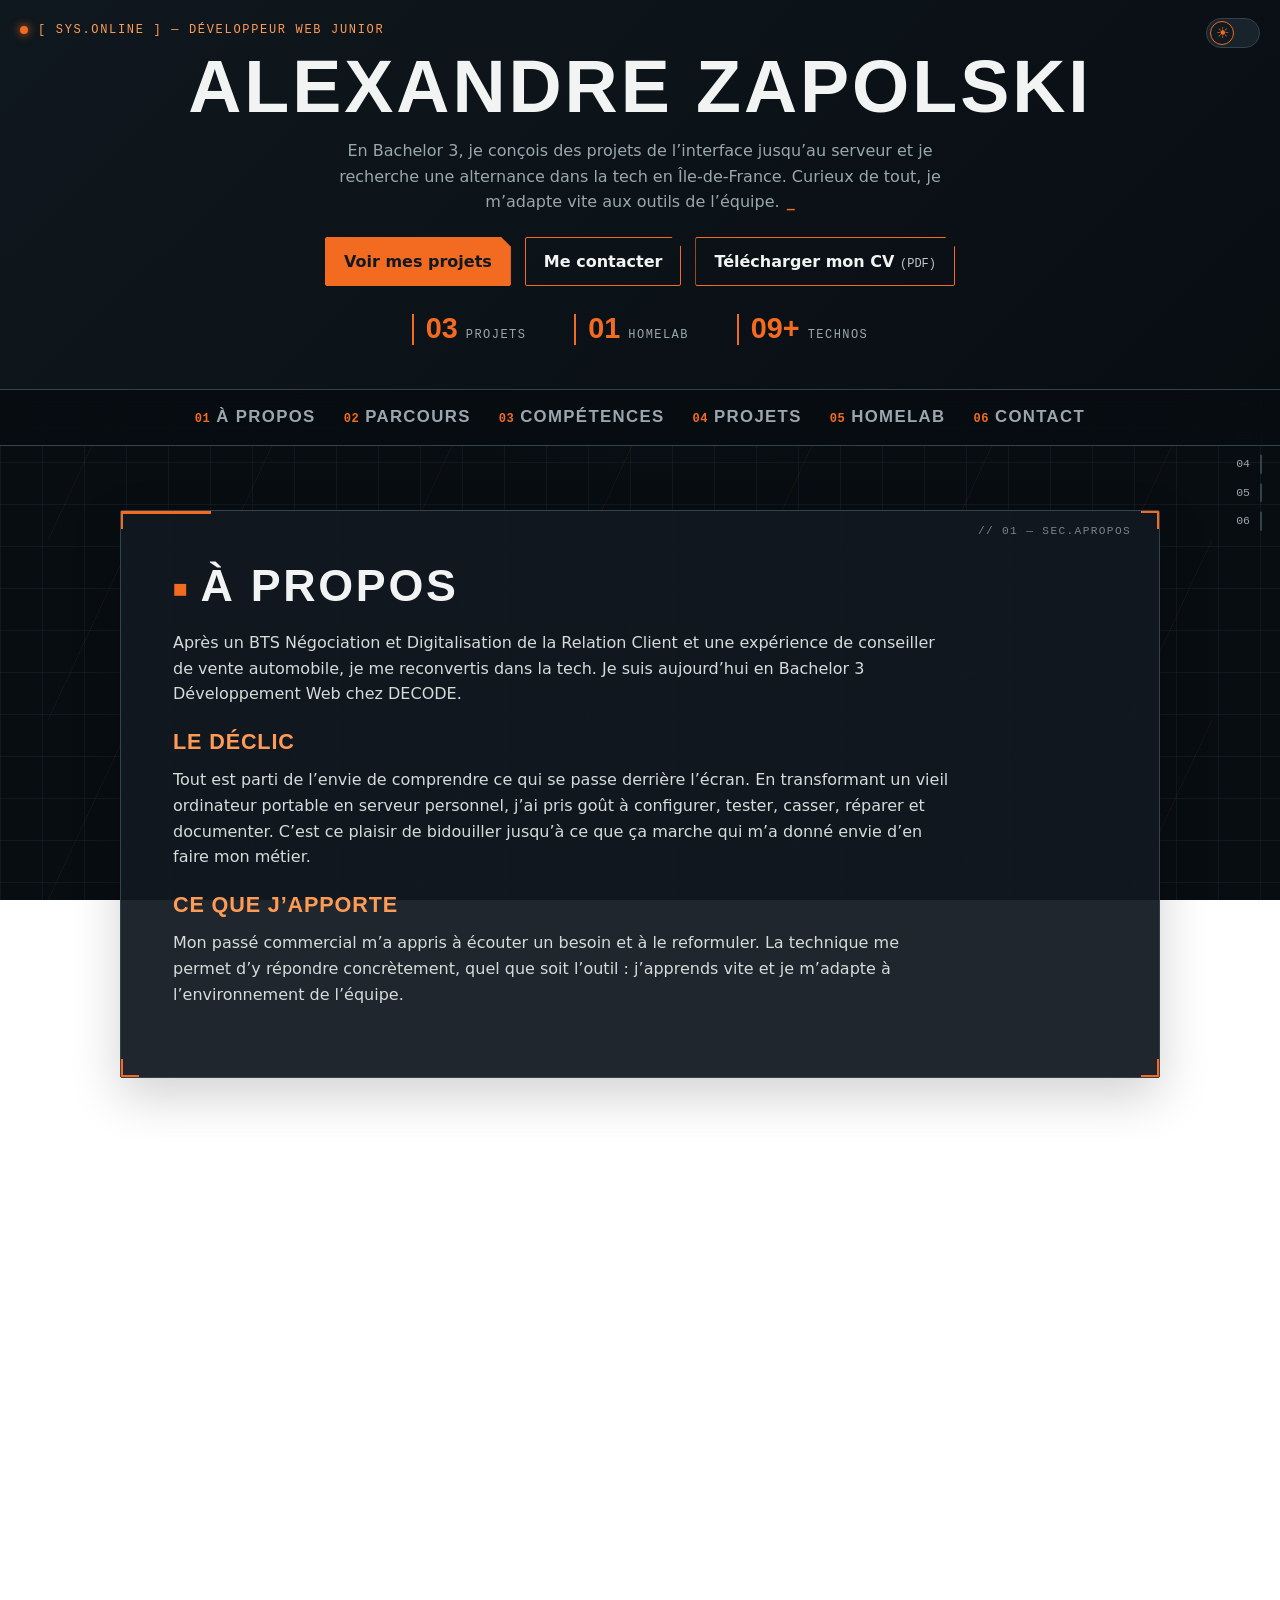
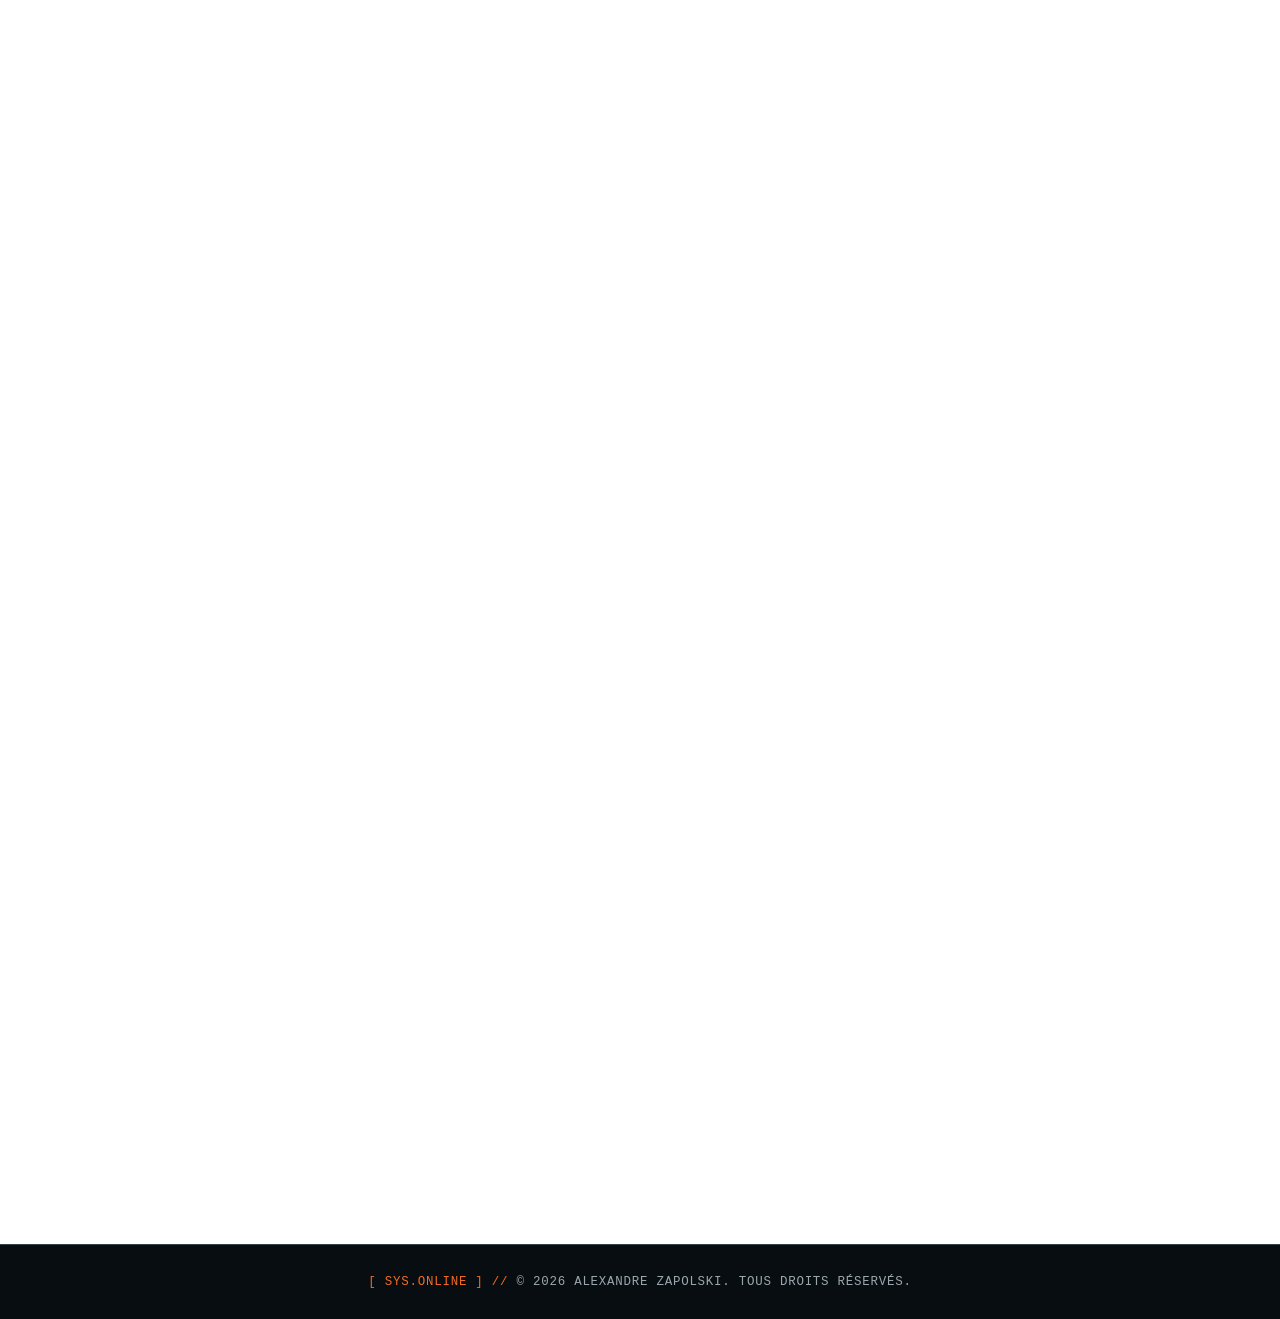
==== index.html @ 247e63c0 "perf: load theme-init before stylesheets" ====
<!doctype html>
<html lang="fr">
  <head>
    <meta charset="UTF-8" />
    <meta name="viewport" content="width=device-width, initial-scale=1.0" />
    <title>Alexandre Zapolski | Développeur web junior</title>
    <meta
      name="description"
      content="Alexandre Zapolski, en Bachelor 3 Développement Web, recherche une alternance dans la tech en Île-de-France. Découvrez ses projets, son parcours et son homelab."
    />
    <meta name="theme-color" content="#080d12" />
    <meta name="referrer" content="strict-origin-when-cross-origin" />
    <meta
      http-equiv="Content-Security-Policy"
      content="default-src 'self'; base-uri 'self'; form-action 'self' https://api.web3forms.com; object-src 'none'; script-src 'self'; style-src 'self' https://fonts.googleapis.com; font-src 'self' https://fonts.gstatic.com; img-src 'self'; connect-src 'self' https://api.web3forms.com"
    />
    <meta property="og:type" content="website" />
    <meta
      property="og:title"
      content="Alexandre Zapolski | Développeur web junior"
    />
    <meta
      property="og:description"
      content="En Bachelor 3 Développement Web, Alexandre Zapolski recherche une alternance dans la tech en Île-de-France."
    />
    <meta
      property="og:image"
      content="https://skorpiozzz.github.io/Portfolio/assets/portfolio-preview.png"
    />
    <meta property="og:url" content="https://skorpiozzz.github.io/Portfolio/" />
    <script src="theme-init.js"></script>
    <link rel="icon" type="image/png" href="AZ.png" />
    <link rel="preconnect" href="https://fonts.googleapis.com" />
    <link rel="preconnect" href="https://fonts.gstatic.com" crossorigin />
    <link
      rel="stylesheet"
      href="https://fonts.googleapis.com/css2?family=Barlow+Condensed:wght@500;600;700&family=Inter:wght@400;500;600;700&family=JetBrains+Mono:wght@400;500;600&display=swap"
    />

    <link rel="stylesheet" href="style.css" />
    <script src="script.js" defer></script>
  </head>

  <body>
    <a class="skip_link" href="#contenu">Aller au contenu</a>
    <header>
      <button
        class="theme_toggle"
        type="button"
        aria-pressed="false"
        aria-label="Activer le thème clair"
        title="Activer le thème clair"
      ></button>
      <p class="hud_status" aria-hidden="true">
        [ SYS.ONLINE ] — Développeur web junior
      </p>
      <h1>Alexandre Zapolski</h1>
      <p>
        En Bachelor 3, je conçois des projets de l’interface jusqu’au serveur et
        je recherche une alternance dans la tech en Île-de-France. Curieux de
        tout, je m’adapte vite aux outils de l’équipe.
      </p>
      <div class="hero_actions">
        <a class="primary_button" href="#projets">Voir mes projets</a>
        <a class="secondary_button" href="#contact">Me contacter</a>
        <a
          class="secondary_button"
          href="assets/CV-Alexandre-Zapolski.pdf"
          download
          >Télécharger mon CV <span class="file_meta">(PDF)</span></a
        >
      </div>
      <ul class="hud_stats">
        <li>
          <strong data-count="3" aria-hidden="true">03</strong>
          <span><span class="visually_hidden">3 </span>Projets</span>
        </li>
        <li>
          <strong data-count="1" aria-hidden="true">01</strong>
          <span><span class="visually_hidden">1 </span>Homelab</span>
        </li>
        <li>
          <strong data-count="10" data-suffix="+" aria-hidden="true"
            >10+</strong
          >
          <span><span class="visually_hidden">Plus de 10 </span>Technos</span>
        </li>
      </ul>
    </header>

    <nav class="nav_bar" aria-label="Menu de navigation">
      <ul>
        <li><a href="#apropos">À propos</a></li>
        <li><a href="#parcours">Parcours</a></li>
        <li><a href="#apprentissage">Compétences</a></li>
        <li><a href="#projets">Projets</a></li>
        <li><a href="#homelab">Homelab</a></li>
        <li><a href="#contact">Contact</a></li>
      </ul>
    </nav>

    <main id="contenu" tabindex="-1">
      <section id="apropos">
        <h2>À propos</h2>
        <p>
          Après un BTS Négociation et Digitalisation de la Relation Client et
          une expérience de conseiller de vente automobile, je me reconvertis
          dans la tech. Je suis aujourd’hui en Bachelor 3 Développement Web chez
          DECODE.
        </p>

        <h3>Le déclic</h3>
        <p>
          Tout est parti de l’envie de comprendre ce qui se passe derrière
          l’écran. En transformant un vieil ordinateur portable en serveur
          personnel, j’ai pris goût à configurer, tester, casser, réparer et
          documenter. C’est ce plaisir de bidouiller jusqu’à ce que ça marche
          qui m’a donné envie d’en faire mon métier.
        </p>

        <h3>Ce que j’apporte</h3>
        <p>
          Mon passé commercial m’a appris à écouter un besoin et à le
          reformuler. La technique me permet d’y répondre concrètement, quel que
          soit l’outil : j’apprends vite et je m’adapte à l’environnement de
          l’équipe.
        </p>
      </section>

      <section id="parcours">
        <h2>Mon parcours</h2>
        <h3>2026-2027 : Bachelor 3 Développement Web — DECODE (en cours)</h3>
        <ul>
          <li>
            Développement front-end et back-end, algorithmique, bases de données
            et administration Linux.
          </li>
          <li>
            Découverte de Docker, Symfony et Vue.js, de la sécurité web, du
            développement collaboratif et de l’intelligence artificielle.
          </li>
          <li>
            Projets pratiques pour appliquer les connaissances acquises pendant
            l’année.
          </li>
        </ul>
        <h3>2025-2026 : Conseiller de vente automobile — Peugeot</h3>
        <ul>
          <li>
            Accompagnement des clients particuliers et professionnels dans leurs
            projets automobiles.
          </li>
          <li>
            Analyse des besoins, présentation de solutions adaptées et suivi
            commercial.
          </li>
          <li>
            Traduire un besoin client en solution adaptée : la même démarche que
            l’analyse d’un besoin fonctionnel.
          </li>
        </ul>
        <h3>
          2023-2025 : BTS Négociation et Digitalisation de la Relation Client
          (NDRC) — CFA ISCIO, en alternance chez Hyundai
        </h3>
        <ul>
          <li>
            Techniques de vente, relation client et digitalisation des activités
            commerciales.
          </li>
          <li>
            Expérience en entreprise chez Hyundai : prospection, analyse des
            besoins et suivi client.
          </li>
          <li>
            Premier contact avec le web à travers WordPress et PrestaShop.
          </li>
        </ul>
      </section>

      <section id="apprentissage">
        <h2>Compétences</h2>
        <ul class="skills">
          <li>
            <h3>Front-end</h3>
            <p class="project_tech">
              <span>HTML</span> <span>CSS</span> <span>JavaScript</span>
              <span>React</span>
            </p>
          </li>
          <li>
            <h3>Back-end</h3>
            <p class="project_tech">
              <span>PHP</span> <span>Node.js</span> <span>Express</span>
            </p>
          </li>
          <li>
            <h3>Bases de données</h3>
            <p class="project_tech">
              <span>MySQL</span> <span>PostgreSQL</span>
            </p>
          </li>
          <li>
            <h3>Système &amp; déploiement</h3>
            <p class="project_tech">
              <span>Linux (Debian)</span> <span>Docker</span>
              <span>Docker Compose</span> <span>SSH</span>
            </p>
          </li>
          <li>
            <h3>Outils</h3>
            <p class="project_tech">
              <span>Git</span> <span>GitHub</span> <span>VS Code</span>
            </p>
          </li>
          <li class="skills_learning">
            <h3>En cours d’apprentissage</h3>
            <p class="project_tech"><span>Symfony</span> <span>Vue.js</span></p>
          </li>
          <li class="skills_soft">
            <h3>Savoir-être</h3>
            <p class="project_tech">
              <span>Écoute du besoin client</span> <span>Communication</span>
              <span>Négociation</span> <span>Organisation</span>
            </p>
          </li>
        </ul>
        <h3>Objectifs</h3>
        <p>
          En Bachelor 3 Développement Web, je recherche une
          <strong>alternance</strong> (1 semaine à l’école / 3 semaines en
          entreprise) dès que possible, en Île-de-France.
        </p>
        <p>
          Je suis ouvert à <strong>tous les postes de la tech</strong> :
          développement, systèmes, support, outils internes et à toutes les
          technologies. J’apprends vite et j’aime comprendre comment les choses
          fonctionnent.
        </p>
        <a class="secondary_button" href="#contact">Me contacter</a>
      </section>

      <section id="projets">
        <h2>Projets</h2>
        <ul class="projets">
          <li>
            <img
              src="assets/projets/nexa.webp"
              alt="Aperçu du tableau de bord Nexa"
              width="720"
              height="350"
              loading="lazy"
            />
            <h3>Nexa</h3>
            <p>
              Une application web de gestion de projets permettant d’organiser
              les tâches, de suivre leur avancement et de gérer les membres
              d’une équipe avec un système de rôles et de permissions.
            </p>
            <p class="project_learned">
              Concevoir une application complète : gestion des droits, base de
              données et mise en ligne.
            </p>
            <p class="project_tech">
              <span>React</span> <span>Node.js</span> <span>Express</span>
              <span>PostgreSQL</span> <span>Docker</span>
            </p>
            <div class="project_links">
              <a
                href="https://dashboard-nexa.onrender.com/"
                target="_blank"
                rel="noopener noreferrer"
                >Voir le site</a
              >
              <a
                href="https://github.com/SkorpioZzZ/dashboard-nexa"
                target="_blank"
                rel="noopener noreferrer"
                >Voir le code</a
              >
            </div>
          </li>

          <li>
            <img
              src="assets/projets/math-covering.webp"
              alt="Aperçu du site Math Covering"
              width="720"
              height="326"
              loading="lazy"
            />
            <h3>Math Covering</h3>
            <p>
              Un site vitrine de démonstration pour une activité de covering et
              de detailing automobile.
            </p>
            <p class="project_learned">
              Concevoir un site lisible sur mobile comme sur ordinateur et le
              mettre en ligne.
            </p>
            <p class="project_tech">
              <span>HTML</span> <span>CSS</span> <span>JavaScript</span>
            </p>
            <div class="project_links">
              <a
                href="https://skorpiozzz.github.io/Math_Cov/"
                target="_blank"
                rel="noopener noreferrer"
                >Voir le site</a
              >
              <a
                href="https://github.com/SkorpioZzZ/Math_Cov"
                target="_blank"
                rel="noopener noreferrer"
                >Voir le code</a
              >
            </div>
          </li>

          <li>
            <img
              src="assets/projets/a-table.webp"
              alt="Aperçu de l’application À table"
              width="526"
              height="667"
              loading="lazy"
            />
            <h3>À table</h3>
            <p>
              Une application de recettes permettant de trouver une idée de
              repas grâce à une roulette, de filtrer les recettes et de gérer
              ses recettes personnelles.
            </p>
            <p class="project_learned">
              Penser une application autour d’un usage quotidien : trouver vite
              une idée de repas.
            </p>
            <p class="project_tech">
              <span>HTML</span> <span>CSS</span> <span>JavaScript</span>
            </p>
            <div class="project_links">
              <a
                href="https://skorpiozzz.github.io/A-table/"
                target="_blank"
                rel="noopener noreferrer"
                >Voir le site</a
              >
              <a
                href="https://github.com/SkorpioZzZ/A-table"
                target="_blank"
                rel="noopener noreferrer"
                >Voir le code</a
              >
            </div>
          </li>
        </ul>
      </section>

      <section id="homelab">
        <h2>Homelab</h2>
        <p>
          Mon homelab est un serveur personnel basé sur un ancien Dell Latitude
          E5510 sous Debian GNU/Linux 13. Je l’ai mis en place pour expérimenter
          l’administration système Linux, l’auto-hébergement de services, la
          conteneurisation et l’intelligence artificielle locale.
        </p>
        <div class="homelab_actions">
          <a
            class="primary_button"
            href="https://github.com/SkorpioZzZ/homelab-infrastructure"
            target="_blank"
            rel="noopener noreferrer"
            >Voir le projet sur GitHub</a
          >
        </div>
        <figure class="homelab_schema">
          <img
            src="assets/homelab-schema.svg"
            alt="Schéma de l’architecture du homelab : un ThinkPad d’administration accède au serveur Dell sous Debian 13 par tunnel SSH et par le réseau local, avec Docker, Open WebUI, Ollama et Portainer."
            width="760"
            height="270"
            loading="lazy"
          />
          <figcaption>
            Architecture du homelab : accès par tunnel SSH et réseau local.
          </figcaption>
        </figure>
        <ul class="projets">
          <li>
            <img
              class="photo_materiel"
              src="assets/homelab-dell.jpg"
              alt="Le Dell Latitude E5510 du homelab, allumé sur l’écran de connexion Debian 13"
              width="800"
              height="600"
              loading="lazy"
            />
            <h3>Matériel</h3>
            <p>Un ancien ordinateur portable recyclé en serveur personnel.</p>
            <p class="project_tech">
              <span>Dell Latitude E5510</span> <span>Intel Core i5 M 560</span>
              <span>4 Go RAM</span> <span>SSD 250 Go</span>
            </p>
          </li>
          <li>
            <h3>Système et services</h3>
            <p>
              Des services conteneurisés que j’héberge et supervise moi-même :
              une IA qui tourne en local, une interface d’administration et un
              partage de fichiers sur le réseau.
            </p>
            <p class="project_tech">
              <span>Debian 13</span> <span>Linux</span> <span>Docker</span>
              <span>Docker Compose</span> <span>Open WebUI</span>
              <span>Ollama</span> <span>Portainer CE</span> <span>Samba</span>
            </p>
          </li>
          <li>
            <h3>Ce que j’y apprends</h3>
            <p>
              Administrer un serveur à distance de façon sécurisée,
              diagnostiquer ce qui ne marche pas et documenter chaque étape.
            </p>
            <p class="project_tech">
              <span>Administration système</span> <span>Linux</span>
              <span>SSH</span> <span>Docker</span> <span>Réseau</span>
              <span>Pare-feu UFW</span> <span>IA locale</span>
              <span>Dépannage</span>
              <span>Documentation technique</span>
            </p>
          </li>
        </ul>
      </section>

      <section id="contact">
        <h2>Contact</h2>
        <p>
          Une alternance, un projet ou une question sur mon parcours ?
          Écrivez-moi via le formulaire ou retrouvez-moi sur LinkedIn et GitHub.
        </p>

        <form
          class="contact_form"
          action="https://api.web3forms.com/submit"
          method="POST"
        >
          <input
            type="hidden"
            name="access_key"
            value="65ddaa1f-b4f3-42bf-a58d-a4510def24a2"
          />
          <input
            type="checkbox"
            name="botcheck"
            hidden
            tabindex="-1"
            autocomplete="off"
          />

          <div class="terminal_bar" aria-hidden="true">
            <span class="terminal_dots"
              ><span></span><span></span><span></span
            ></span>
            <span class="terminal_title">alexandre@portfolio: ~/contact</span>
          </div>
          <p class="terminal_line" aria-hidden="true">
            <span class="terminal_prompt">$</span> ./nouveau-message.sh
          </p>

          <div>
            <label for="nom">Nom</label>
            <input
              type="text"
              id="nom"
              name="name"
              autocomplete="name"
              maxlength="100"
              required
            />
          </div>

          <div>
            <label for="email">E-mail</label>
            <input
              type="email"
              id="email"
              name="email"
              autocomplete="email"
              maxlength="254"
              required
            />
          </div>

          <div class="form_subject">
            <label for="sujet">Sujet</label>
            <input
              type="text"
              id="sujet"
              name="subject"
              maxlength="150"
              required
            />
          </div>

          <div class="form_message">
            <label for="message">Message</label>
            <textarea
              id="message"
              name="message"
              rows="6"
              maxlength="5000"
              required
            ></textarea>
          </div>

          <button type="submit">Transmettre le message</button>
          <p class="form_status" role="status" aria-live="polite" hidden></p>
        </form>

        <div class="contact_links">
          <a
            href="https://www.linkedin.com/in/alexandre-zapolski-58743b172/"
            target="_blank"
            rel="noopener noreferrer"
            >LinkedIn</a
          >
          <a
            href="https://github.com/SkorpioZzZ"
            target="_blank"
            rel="noopener noreferrer"
            >GitHub</a
          >
          <a href="assets/CV-Alexandre-Zapolski.pdf" download
            >Mon CV <span class="file_meta">(PDF)</span></a
          >
        </div>
      </section>
    </main>

    <footer>
      <p>© 2026 Alexandre Zapolski. Tous droits réservés.</p>
    </footer>
  </body>
</html>
---- style.css ----
:root {
  --font-mono: "JetBrains Mono", ui-monospace, monospace;
  --background: #080d12;
  --surface: rgba(17, 25, 32, 0.94);
  --surface-light: #18232b;
  --text: #f1f4f2;
  --muted: #9aa8ad;
  --accent: #f26b21;
  --accent-light: #ff9b55;
  --border: #33434a;
  --grid: rgba(143, 169, 175, 0.07);
  --on-accent: #111820;
  --text-body: #d5dcda;
  --danger-text: #ff8a8a;
  --form-bg: rgb(8 13 18 / 45%);
}

[data-theme="light"] {
  --background: #f3f5f4;
  --surface: rgb(255 255 255 / 92%);
  --surface-light: #e8eeec;
  --text: #172126;
  --muted: #53656b;
  --accent: #c95010;
  --accent-light: #a53f0b;
  --border: #b7c5c5;
  --grid: rgba(54, 78, 84, 0.1);
  --on-accent: #ffffff;
  --text-body: #32474d;
  --danger-text: #b42318;
  --form-bg: rgb(255 255 255 / 70%);
}

section.reveal {
  opacity: 0;
  clip-path: inset(-60px -60px calc(100% - 2px) -60px);
  transition:
    opacity 0.4s ease,
    clip-path 0.9s cubic-bezier(0.65, 0, 0.35, 1);
}

section.reveal.is-visible {
  opacity: 1;
  clip-path: inset(-60px);
}

* {
  box-sizing: border-box;
}

.visually_hidden {
  position: absolute;
  width: 1px;
  height: 1px;
  overflow: hidden;
  clip: rect(0 0 0 0);
  white-space: nowrap;
}

.skip_link {
  position: fixed;
  z-index: 20;
  top: 12px;
  left: 12px;
  padding: 10px 14px;
  color: var(--on-accent);
  background: var(--accent);
  font-family: var(--font-mono);
  font-size: 0.85rem;
  font-weight: 600;
  text-decoration: none;
  transform: translateY(-200%);
}

.skip_link:focus {
  transform: none;
}

main:focus {
  outline: none;
}

.back_to_top {
  position: fixed;
  right: 20px;
  bottom: 20px;
  z-index: 9;
  padding: 10px 14px;
  color: var(--on-accent);
  border: 1px solid var(--accent);
  border-radius: 2px;
  background: var(--accent);
  cursor: pointer;
  font: inherit;
  font-family: var(--font-mono);
  font-size: 0.85rem;
  font-weight: 600;
  letter-spacing: 0.08em;
  opacity: 0;
  pointer-events: none;
  transform: translateY(10px);
  transition:
    opacity 0.2s ease,
    transform 0.2s ease,
    background 0.2s ease;
}

.back_to_top.is-visible {
  opacity: 1;
  pointer-events: auto;
  transform: translateY(0);
}

.back_to_top:hover {
  background: var(--accent-light);
}

html {
  scroll-behavior: smooth;
}

body {
  min-width: 320px;
  margin: 0;
  color: var(--text);
  background:
    linear-gradient(var(--grid) 1px, transparent 1px),
    linear-gradient(90deg, var(--grid) 1px, transparent 1px),
    radial-gradient(circle at 50% -20%, #24353c 0, var(--background) 52%);
  background-size:
    42px 42px,
    42px 42px,
    auto;
  background-attachment: fixed;
  font-family: "Inter", system-ui, sans-serif;
  line-height: 1.6;
}

[data-theme="light"] body {
  background:
    linear-gradient(var(--grid) 1px, transparent 1px),
    linear-gradient(90deg, var(--grid) 1px, transparent 1px),
    radial-gradient(circle at 50% -20%, #ffffff 0, var(--background) 52%);
  background-size:
    42px 42px,
    42px 42px,
    auto;
  background-attachment: fixed;
}

body::before {
  position: fixed;
  z-index: -1;
  inset: 0;
  background: linear-gradient(
    115deg,
    transparent 49.8%,
    rgb(242 107 33 / 12%) 50%,
    transparent 50.2%
  );
  background-size: 180px 180px;
  content: "";
  pointer-events: none;
}

header {
  position: relative;
  z-index: 9;
  overflow: hidden;
  padding: 52px 20px 44px;
  text-align: center;
  border-bottom: 1px solid var(--border);
  background: linear-gradient(135deg, rgb(15 24 30), rgb(8 13 18));
}

[data-theme="light"] header {
  background: linear-gradient(
    135deg,
    rgb(255 255 255),
    rgb(231 238 236)
  );
}

header h1 {
  position: relative;
  z-index: 1;
  margin: 0;
  color: var(--text);
  font-family: "Barlow Condensed", sans-serif;
  font-size: clamp(2.6rem, 7vw, 4.6rem);
  font-weight: 700;
  letter-spacing: 0.04em;
  line-height: 0.95;
  text-transform: uppercase;
}

header p {
  position: relative;
  z-index: 1;
  max-width: 650px;
  margin: 16px auto 0;
  color: var(--muted);
  font-size: 1rem;
}

.hero_actions {
  position: relative;
  z-index: 1;
  display: flex;
  justify-content: center;
  gap: 14px;
  flex-wrap: wrap;
  margin-top: 22px;
}

header .hud_status {
  position: absolute;
  top: 22px;
  left: 20px;
  display: flex;
  align-items: center;
  gap: 10px;
  max-width: calc(100% - 110px);
  margin: 0;
  text-align: left;
  line-height: 1.4;
  color: var(--accent-light);
  font-family: var(--font-mono);
  font-size: 0.75rem;
  letter-spacing: 0.14em;
  text-transform: uppercase;
}

.hud_status::before {
  flex-shrink: 0;
  width: 8px;
  height: 8px;
  border-radius: 50%;
  background: var(--accent);
  box-shadow: 0 0 8px var(--accent);
  content: "";
}

header h1 + p::after {
  margin-left: 2px;
  color: var(--accent);
  content: "_";
  content: "_" / "";
  font-weight: 700;
}

.hud_stats {
  position: relative;
  z-index: 1;
  display: flex;
  justify-content: center;
  gap: clamp(18px, 5vw, 48px);
  flex-wrap: wrap;
  margin: 28px 0 0;
  padding: 0;
  list-style: none;
}

.hud_stats li {
  display: flex;
  align-items: baseline;
  gap: 8px;
  padding-left: 12px;
  border-left: 2px solid var(--accent);
}

.hud_stats strong {
  color: var(--accent);
  font-family: "Barlow Condensed", sans-serif;
  font-size: 1.8rem;
  font-weight: 700;
  line-height: 1;
}

.hud_stats span {
  color: var(--muted);
  font-family: var(--font-mono);
  font-size: 0.75rem;
  letter-spacing: 0.12em;
  text-transform: uppercase;
}

.primary_button,
.secondary_button,
.contact_links a {
  display: inline-block;
  padding: 11px 18px;
  border: 1px solid var(--accent);
  border-radius: 2px;
  font-weight: 700;
  text-decoration: none;
  transition: 0.2s ease;
}

.primary_button,
.contact_links a {
  color: var(--on-accent);
  background: var(--accent);
}

.secondary_button {
  color: var(--text);
  background: transparent;
}

.primary_button:hover,
.contact_links a:hover {
  border-color: var(--accent-light);
  background: var(--accent-light);
}

.file_meta {
  font-family: var(--font-mono);
  font-size: 0.75em;
  font-weight: 500;
  opacity: 0.8;
}

.secondary_button:hover {
  color: var(--on-accent);
  background: var(--accent);
}

.primary_button,
.secondary_button,
.contact_links a,
.contact_form button,
.back_to_top {
  clip-path: polygon(
    0 0,
    calc(100% - 10px) 0,
    100% 10px,
    100% 100%,
    0 100%
  );
}

.primary_button:focus-visible,
.secondary_button:focus-visible,
.contact_links a:focus-visible,
.contact_form button:focus-visible,
.back_to_top:focus-visible {
  clip-path: none;
}

.primary_button,
.secondary_button,
.contact_links a,
.contact_form button {
  position: relative;
  overflow: hidden;
}

.primary_button::after,
.secondary_button::after,
.contact_links a::after,
.contact_form button::after {
  position: absolute;
  inset: 0;
  background: linear-gradient(
    110deg,
    transparent 30%,
    rgb(255 255 255 / 35%) 50%,
    transparent 70%
  );
  content: "";
  pointer-events: none;
  transform: translateX(-120%);
  transition: transform 0.5s ease;
}

.primary_button:hover::after,
.secondary_button:hover::after,
.contact_links a:hover::after,
.contact_form button:hover::after {
  transform: translateX(120%);
}

.nav_bar {
  position: sticky;
  z-index: 10;
  top: 0;
  padding: 0 20px;
  border-bottom: 1px solid var(--border);
  background: rgb(8 13 18 / 92%);
  backdrop-filter: blur(14px);
}

[data-theme="light"] .nav_bar {
  background: rgb(243 245 244 / 92%);
}

.nav_bar ul {
  display: flex;
  justify-content: center;
  gap: 28px;
  max-width: 1100px;
  margin: 0 auto;
  padding: 14px 0;
  list-style: none;
  flex-wrap: wrap;
  counter-reset: nav;
}

.nav_bar li {
  counter-increment: nav;
}

.nav_bar::after {
  position: absolute;
  bottom: -1px;
  left: 0;
  width: 100%;
  height: 2px;
  background: var(--accent);
  content: "";
  transform: scaleX(var(--scroll-progress, 0));
  transform-origin: left;
}

.nav_bar a {
  padding-bottom: 3px;
  border-bottom: 2px solid transparent;
  color: var(--muted);
  font-family: "Barlow Condensed", sans-serif;
  font-size: 1.05rem;
  font-weight: 600;
  letter-spacing: 0.08em;
  text-decoration: none;
  text-transform: uppercase;
  transition:
    color 0.2s ease,
    border-color 0.2s ease;
}

.nav_bar a::before {
  margin-right: 6px;
  color: var(--accent);
  content: counter(nav, decimal-leading-zero);
  content: counter(nav, decimal-leading-zero) / "";
  font-family: var(--font-mono);
  font-size: 0.72em;
  letter-spacing: 0.04em;
}

.nav_bar a:hover {
  color: var(--accent-light);
}

.nav_bar a.active {
  border-bottom-color: var(--accent);
  color: var(--accent);
}

.theme_toggle {
  position: absolute;
  top: 18px;
  right: 20px;
  display: inline-flex;
  align-items: center;
  justify-content: flex-start;
  width: 54px;
  height: 30px;
  padding: 3px;
  color: var(--text);
  border: 1px solid var(--border);
  border-radius: 999px;
  background: var(--surface-light);
  cursor: pointer;
  transition:
    border-color 0.2s ease,
    background 0.2s ease,
    box-shadow 0.2s ease,
    transform 0.2s ease;
}

.theme_toggle::before {
  position: absolute;
  left: 3px;
  display: grid;
  width: 22px;
  height: 22px;
  place-items: center;
  color: var(--accent);
  border: 1px solid var(--accent);
  border-radius: 50%;
  background: var(--surface);
  content: "☀";
  font-size: 0.95rem;
  line-height: 1;
  transition:
    left 0.25s ease,
    color 0.25s ease,
    background 0.25s ease;
}

.theme_toggle[aria-pressed="true"]::before {
  left: calc(100% - 25px);
  content: "☾";
}

.theme_toggle:hover {
  border-color: var(--accent);
  box-shadow: 0 4px 14px rgb(0 0 0 / 18%);
  transform: translateY(-1px);
}

.theme_toggle:active {
  transform: translateY(0);
}

main {
  max-width: 1080px;
  margin: 0 auto;
  padding: 64px 20px;
}

section {
  position: relative;
  margin-bottom: 42px;
  padding: clamp(28px, 5vw, 52px);
  overflow: hidden;
  border: 1px solid var(--border);
  border-radius: 2px;
  background-color: var(--surface);
  box-shadow: 0 18px 50px rgb(0 0 0 / 18%);
  scroll-margin-top: 80px;
  --bracket-color: var(--accent);
  --bracket-size: 18px;
}

section,
.projets li,
.skills li {
  background-image:
    linear-gradient(var(--bracket-color), var(--bracket-color)),
    linear-gradient(var(--bracket-color), var(--bracket-color)),
    linear-gradient(var(--bracket-color), var(--bracket-color)),
    linear-gradient(var(--bracket-color), var(--bracket-color)),
    linear-gradient(var(--bracket-color), var(--bracket-color)),
    linear-gradient(var(--bracket-color), var(--bracket-color)),
    linear-gradient(var(--bracket-color), var(--bracket-color)),
    linear-gradient(var(--bracket-color), var(--bracket-color));
  background-position:
    top left,
    top left,
    top right,
    top right,
    bottom left,
    bottom left,
    bottom right,
    bottom right;
  background-repeat: no-repeat;
  background-size:
    var(--bracket-size) 2px,
    2px var(--bracket-size),
    var(--bracket-size) 2px,
    2px var(--bracket-size),
    var(--bracket-size) 2px,
    2px var(--bracket-size),
    var(--bracket-size) 2px,
    2px var(--bracket-size);
}

section::before {
  position: absolute;
  top: 0;
  left: 0;
  width: 90px;
  height: 3px;
  background: var(--accent);
  content: "";
}

main {
  counter-reset: section;
}

main > section {
  counter-increment: section;
}

section::after {
  position: absolute;
  right: 28px;
  top: 12px;
  color: var(--muted);
  content: "//";
  font-family: var(--font-mono);
  font-size: 0.7rem;
  letter-spacing: 0.12em;
  opacity: 0.75;
  text-transform: uppercase;
}

[data-theme="light"] section::after {
  opacity: 1;
}

main > section::after {
  content: "// " counter(section, decimal-leading-zero) " — SEC." attr(id);
  content: "// " counter(section, decimal-leading-zero) " — SEC." attr(id) /
    "";
}

section h2 {
  margin: 0 0 22px;
  color: var(--text);
  font-family: "Barlow Condensed", sans-serif;
  font-size: clamp(2rem, 4vw, 2.8rem);
  font-weight: 600;
  letter-spacing: 0.06em;
  line-height: 1;
  text-transform: uppercase;
}

section h2::before {
  margin-right: 10px;
  color: var(--accent);
  content: "■";
  font-size: 0.55em;
  vertical-align: middle;
}

section h3 {
  margin: 18px 0 8px;
  color: var(--accent-light);
  font-family: "Barlow Condensed", sans-serif;
  font-size: 1.35rem;
  letter-spacing: 0.04em;
  text-transform: uppercase;
}

section p {
  max-width: 780px;
  color: var(--text-body);
  margin: 0 0 18px;
}

.contact_form {
  --term-pad: clamp(18px, 3vw, 28px);
  --term-bg: #0b1116;
  --term-bar: #18232b;
  --term-border: #33434a;
  --term-text: #f1f4f2;
  --term-muted: #9aa8ad;
  --term-accent: #ff9b55;
  --term-danger: #ff8a8a;

  display: grid;
  grid-template-columns: repeat(2, minmax(0, 1fr));
  gap: 18px 24px;
  max-width: 780px;
  margin: 28px auto 0;
  padding: 0 var(--term-pad) var(--term-pad);
  overflow: hidden;
  color: var(--term-text);
  border: 1px solid var(--term-border);
  border-radius: 6px;
  background: var(--term-bg);
  box-shadow: 0 18px 40px rgb(0 0 0 / 30%);
  font-family: var(--font-mono);
}

.contact_form .terminal_bar {
  display: flex;
  align-items: center;
  gap: 14px;
  grid-column: 1 / -1;
  margin: 0 calc(var(--term-pad) * -1);
  padding: 10px 16px;
  border-bottom: 1px solid var(--term-border);
  background: var(--term-bar);
}

.terminal_dots {
  display: flex;
  gap: 7px;
}

.terminal_dots span {
  width: 11px;
  height: 11px;
  border-radius: 50%;
  background: var(--term-border);
}

.terminal_dots span:first-child {
  background: var(--accent);
}

.terminal_title {
  flex: 1;
  color: var(--term-muted);
  font-size: 0.75rem;
  letter-spacing: 0.04em;
  text-align: center;
}

.contact_form .terminal_line {
  grid-column: 1 / -1;
  max-width: none;
  margin: 4px 0 0;
  color: var(--term-muted);
  font-size: 0.82rem;
  text-align: left;
}

.terminal_line .terminal_prompt {
  color: var(--term-accent);
}

#contact {
  text-align: center;
}

#contact > p {
  margin-inline: auto;
}

.contact_form .form_error {
  grid-column: 1 / -1;
  margin: 0;
  color: var(--danger-text);
  text-align: left;
}

.contact_form div {
  display: grid;
  gap: 7px;
  text-align: left;
}

.contact_form .form_message {
  grid-column: 1 / -1;
}

.contact_form .form_subject {
  grid-column: 1 / -1;
}

.contact_form .form_trap {
  position: absolute;
  width: 1px;
  height: 1px;
  overflow: hidden;
  clip: rect(0 0 0 0);
  white-space: nowrap;
}

.contact_form label {
  color: var(--term-accent);
  font-size: 0.8rem;
  font-weight: 600;
  letter-spacing: 0.08em;
  text-transform: uppercase;
}

.contact_form label::before {
  color: var(--term-muted);
  content: "> ";
  content: "> " / "";
}

.contact_form input,
.contact_form textarea {
  width: 100%;
  padding: 8px 4px;
  color: var(--term-text);
  border: 0;
  border-bottom: 1px dashed var(--term-border);
  border-radius: 0;
  outline: 0;
  background: transparent;
  caret-color: var(--accent);
  font: inherit;
  font-size: 0.92rem;
  transition:
    border-color 0.2s ease,
    background-color 0.2s ease;
}

.contact_form textarea {
  min-height: 140px;
  padding: 10px 12px;
  border: 1px dashed var(--term-border);
  resize: vertical;
}

.contact_form input:focus,
.contact_form textarea:focus {
  border-color: var(--accent);
  border-style: solid;
  background-color: rgb(242 107 33 / 6%);
}

.contact_form input::placeholder,
.contact_form textarea::placeholder {
  color: var(--term-muted);
}

.contact_form input[aria-invalid="true"],
.contact_form textarea[aria-invalid="true"] {
  border-color: #e05252;
}

.field_error {
  margin: 0;
  color: var(--danger-text);
  font-size: 0.85rem;
}

.contact_form .field_error {
  color: var(--term-danger);
  font-size: 0.78rem;
}

.contact_form .field_error::before {
  content: "[ERR] ";
  content: "[ERR] " / "";
}

.contact_form button {
  grid-column: 1 / -1;
  justify-self: start;
  padding: 11px 18px;
  color: var(--on-accent);
  border: 1px solid var(--accent);
  border-radius: 2px;
  background: var(--accent);
  cursor: pointer;
  font: inherit;
  font-size: 0.85rem;
  font-weight: 700;
  letter-spacing: 0.04em;
  text-transform: uppercase;
  transition: 0.2s ease;
}

.contact_form button:hover {
  border-color: var(--accent-light);
  background: var(--accent-light);
}

.contact_form button::before {
  content: "> ";
  content: "> " / "";
  font-family: var(--font-mono);
}

.contact_form button:disabled {
  cursor: wait;
  opacity: 0.7;
}

.form_status {
  grid-column: 1 / -1;
  margin: 0;
  padding: 13px 16px;
  border: 1px solid var(--border);
  color: var(--text);
  background: var(--surface-light);
  font-family: var(--font-mono);
  font-size: 0.85rem;
  text-align: center;
}

.form_status.success {
  border-color: var(--accent);
  color: var(--accent-light);
}

.form_status.error {
  border-color: #e05252;
  color: var(--danger-text);
}

.contact_form .form_status {
  color: var(--term-text);
  border-color: var(--term-border);
  border-style: dashed;
  background: transparent;
  text-align: left;
}

.contact_form .form_status.success {
  border-color: var(--accent);
  color: var(--term-accent);
}

.contact_form .form_status.error {
  border-color: #e05252;
  color: var(--term-danger);
}

.form_result {
  min-height: 100vh;
  display: grid;
  place-items: center;
  max-width: 1080px;
  margin: 0 auto;
  padding: 32px 20px;
}

.form_result section {
  width: min(100%, 680px);
  margin: 0;
}

section ul {
  padding-left: 20px;
  color: var(--text-body);
}

section li {
  margin-bottom: 9px;
}

section ul:not(.projets, .skills) {
  list-style: none;
}

section ul:not(.projets, .skills) li {
  position: relative;
}

section ul:not(.projets, .skills) li::before {
  position: absolute;
  left: -18px;
  color: var(--accent);
  content: "▸";
  content: "▸" / "";
}

#parcours h3,
#parcours ul {
  position: relative;
  margin: 0;
  border-left: 1px solid color-mix(in srgb, var(--accent) 45%, transparent);
}

#parcours h3 {
  padding: 18px 0 8px 28px;
}

#parcours h3:first-of-type {
  padding-top: 0;
  border-left-color: transparent;
  background: linear-gradient(
      color-mix(in srgb, var(--accent) 45%, transparent),
      color-mix(in srgb, var(--accent) 45%, transparent)
    )
    left 0 top 0.8em / 1px 100% no-repeat border-box;
}

#parcours ul {
  padding: 0 0 8px 46px;
}

#parcours h3::before {
  position: absolute;
  top: calc(18px + 0.8em - 6px);
  left: -6.5px;
  box-sizing: border-box;
  width: 12px;
  height: 12px;
  border: 2px solid var(--accent);
  background: var(--surface-light);
  content: "";
  transform: rotate(45deg);
}

#parcours h3:first-of-type::before {
  top: calc(0.8em - 6px);
  background: var(--accent);
}

.projets {
  display: grid;
  grid-template-columns: repeat(auto-fit, minmax(220px, 1fr));
  gap: 20px;
  padding: 0;
  list-style: none;
}

.projets li {
  width: auto;
  padding: 16px;
  color: var(--text);
  border: 1px solid var(--border);
  border-radius: 2px;
  background-color: var(--surface-light);
  transition:
    transform 0.2s ease,
    border-color 0.2s ease,
    background-size 0.2s ease;
  --bracket-color: var(--muted);
  --bracket-size: 12px;
}

.projets li:hover,
.projets li.is-hovered,
.skills li:hover {
  border-color: var(--accent);
  transform: translateY(-5px);
  --bracket-color: var(--accent);
  --bracket-size: 22px;
}

.projets img {
  width: 100%;
  height: 150px;
  margin-bottom: 12px;
  border-radius: 1px;
  object-fit: cover;
}

.projets p {
  color: var(--muted);
  font-size: 0.92rem;
}

.project_tech {
  color: var(--accent-light) !important;
  font-family: var(--font-mono);
  font-size: 0.72rem !important;
  letter-spacing: 0.04em;
  text-transform: uppercase;
  display: flex;
  flex-wrap: wrap;
  gap: 6px;
}

.project_tech span {
  padding: 2px 7px;
  border: 1px solid var(--border);
  border-radius: 2px;
  background: var(--form-bg);
  line-height: 1.5;
}

.skills {
  display: grid;
  grid-template-columns: repeat(auto-fit, minmax(220px, 1fr));
  gap: 16px;
  margin: 0 0 32px;
  padding: 0;
  list-style: none;
}

.skills li {
  margin: 0;
  padding: 14px 16px;
  border: 1px solid var(--border);
  border-radius: 2px;
  background-color: var(--surface-light);
  transition:
    transform 0.2s ease,
    border-color 0.2s ease,
    background-size 0.2s ease;
  --bracket-color: var(--muted);
  --bracket-size: 10px;
}

.skills h3 {
  margin: 0 0 10px;
  color: var(--accent-light);
  font-family: var(--font-mono);
  font-size: 0.78rem;
  font-weight: 600;
  letter-spacing: 0.1em;
}

.skills .project_tech {
  margin: 0;
}

.skills_learning .project_tech span {
  border-style: dashed;
  border-color: var(--accent);
}

#apprentissage strong {
  color: var(--accent-light);
}

.project_links {
  display: flex;
  gap: 12px;
  flex-wrap: wrap;
}

.projets a {
  color: var(--accent-light);
  font-weight: 700;
}

.project_links a {
  font-family: var(--font-mono);
  font-size: 0.78rem;
  letter-spacing: 0.06em;
  text-decoration: none;
  text-transform: uppercase;
}

.project_links a::before {
  content: "> ";
  content: "> " / "";
}

.project_links a::after {
  display: inline-block;
  margin-left: 4px;
  content: "→";
  content: "→" / "";
  transition: transform 0.2s ease;
}

.project_links a:hover::after,
.project_links a:focus-visible::after {
  transform: translateX(4px);
}

.project_links a:hover {
  text-decoration: underline;
  text-underline-offset: 4px;
}

.contact_links {
  display: flex;
  justify-content: center;
  gap: 12px;
  flex-wrap: wrap;
}

#contact .contact_links {
  margin-top: 28px;
}

.projets p.project_learned {
  color: var(--text-body);
  font-size: 0.88rem;
}

.project_learned::before {
  color: var(--accent);
  content: "> ";
  content: "> " / "";
  font-family: var(--font-mono);
}

a:focus-visible {
  outline: 2px solid var(--accent-light);
  outline-offset: 4px;
}

button:focus-visible {
  outline: 2px solid var(--accent-light);
  outline-offset: 4px;
}

footer {
  padding: 28px 20px;
  color: var(--muted);
  text-align: center;
  border-top: 1px solid var(--border);
  background: #080d12;
}

[data-theme="light"] footer {
  background: #e8eeec;
}

footer p {
  margin: 0;
  font-family: var(--font-mono);
  font-size: 0.78rem;
  letter-spacing: 0.06em;
  text-transform: uppercase;
}

footer p::before {
  color: var(--accent);
  content: "[ SYS.ONLINE ] // ";
  content: "[ SYS.ONLINE ] // " / "";
}

::selection {
  color: var(--on-accent);
  background: var(--accent);
}

html {
  scrollbar-color: var(--accent) var(--background);
  scrollbar-width: thin;
}

@media (prefers-reduced-motion: no-preference) {
  section h2::before,
  .hud_status::before {
    animation: status_pulse 2.4s ease-in-out infinite;
  }

  header h1 + p::after {
    animation: cursor_blink 1s steps(1) infinite;
  }
}

.section_rail {
  position: fixed;
  z-index: 8;
  top: 50%;
  right: 18px;
  display: none;
  flex-direction: column;
  gap: 10px;
  transform: translateY(-50%);
}

.section_rail a {
  padding-right: 10px;
  border-right: 2px solid var(--border);
  color: var(--muted);
  font-family: var(--font-mono);
  font-size: 0.72rem;
  text-align: right;
  text-decoration: none;
  transition:
    color 0.2s ease,
    border-color 0.2s ease;
}

.section_rail a:hover,
.section_rail a.active {
  border-right-color: var(--accent);
  color: var(--accent);
}

@media (min-width: 1240px) {
  .section_rail {
    display: flex;
  }
}

@media (prefers-reduced-motion: no-preference) {
  header h1 {
    animation: glitch 0.7s steps(1) 0.2s 1;
  }
}

@keyframes glitch {
  0%,
  100% {
    text-shadow: none;
    transform: none;
  }

  15% {
    text-shadow:
      -3px 0 var(--accent),
      3px 0 #4fb3a9;
    transform: translateX(2px);
  }

  30% {
    text-shadow:
      3px 0 var(--accent),
      -3px 0 #4fb3a9;
    transform: translateX(-2px);
  }

  45% {
    text-shadow: none;
    transform: none;
  }

  60% {
    text-shadow: -2px 0 var(--accent);
    transform: translateX(1px);
  }
}

@keyframes cursor_blink {
  50% {
    opacity: 0;
  }
}

@keyframes status_pulse {
  50% {
    opacity: 0.35;
  }
}

@media (max-width: 600px) {
  header {
    padding: 76px 16px 36px;
  }

  .nav_bar ul {
    justify-content: center;
    gap: 12px 18px;
  }

  main {
    padding: 32px 16px;
  }

  section {
    margin-bottom: 24px;
  }

  .contact_form {
    grid-template-columns: 1fr;
  }

  .contact_form .form_message {
    grid-column: auto;
  }

  header .hud_status {
    top: 20px;
    left: 16px;
    font-size: 0.62rem;
    letter-spacing: 0.08em;
  }

  main > section::after {
    right: 18px;
    content: "// " counter(section, decimal-leading-zero);
    content: "// " counter(section, decimal-leading-zero) / "";
  }
}

@media (max-width: 900px) {
  .nav_bar {
    display: block;
    padding: 0 16px 12px;
  }

  .nav_bar ul {
    width: 100%;
    justify-content: center;
    padding: 14px 0 8px;
  }
}

@media (prefers-reduced-motion: reduce) {
  html {
    scroll-behavior: auto;
  }

  *,
  *::before,
  *::after {
    transition-duration: 0.01ms !important;
  }

  section.reveal {
    opacity: 1;
    clip-path: none;
  }
}

.homelab_actions {
  margin: 0 0 28px;
}

.homelab_schema {
  margin: 0 0 24px;
}

.homelab_schema img {
  display: block;
  width: 100%;
  height: auto;
  border-radius: 2px;
}

.homelab_schema figcaption {
  margin-top: 8px;
  color: var(--muted);
  font-family: var(--font-mono);
  font-size: 0.78rem;
  text-align: center;
}

#homelab > p {
  max-width: none;
}

.projets img.photo_materiel {
  height: auto;
  aspect-ratio: 4 / 3;
}
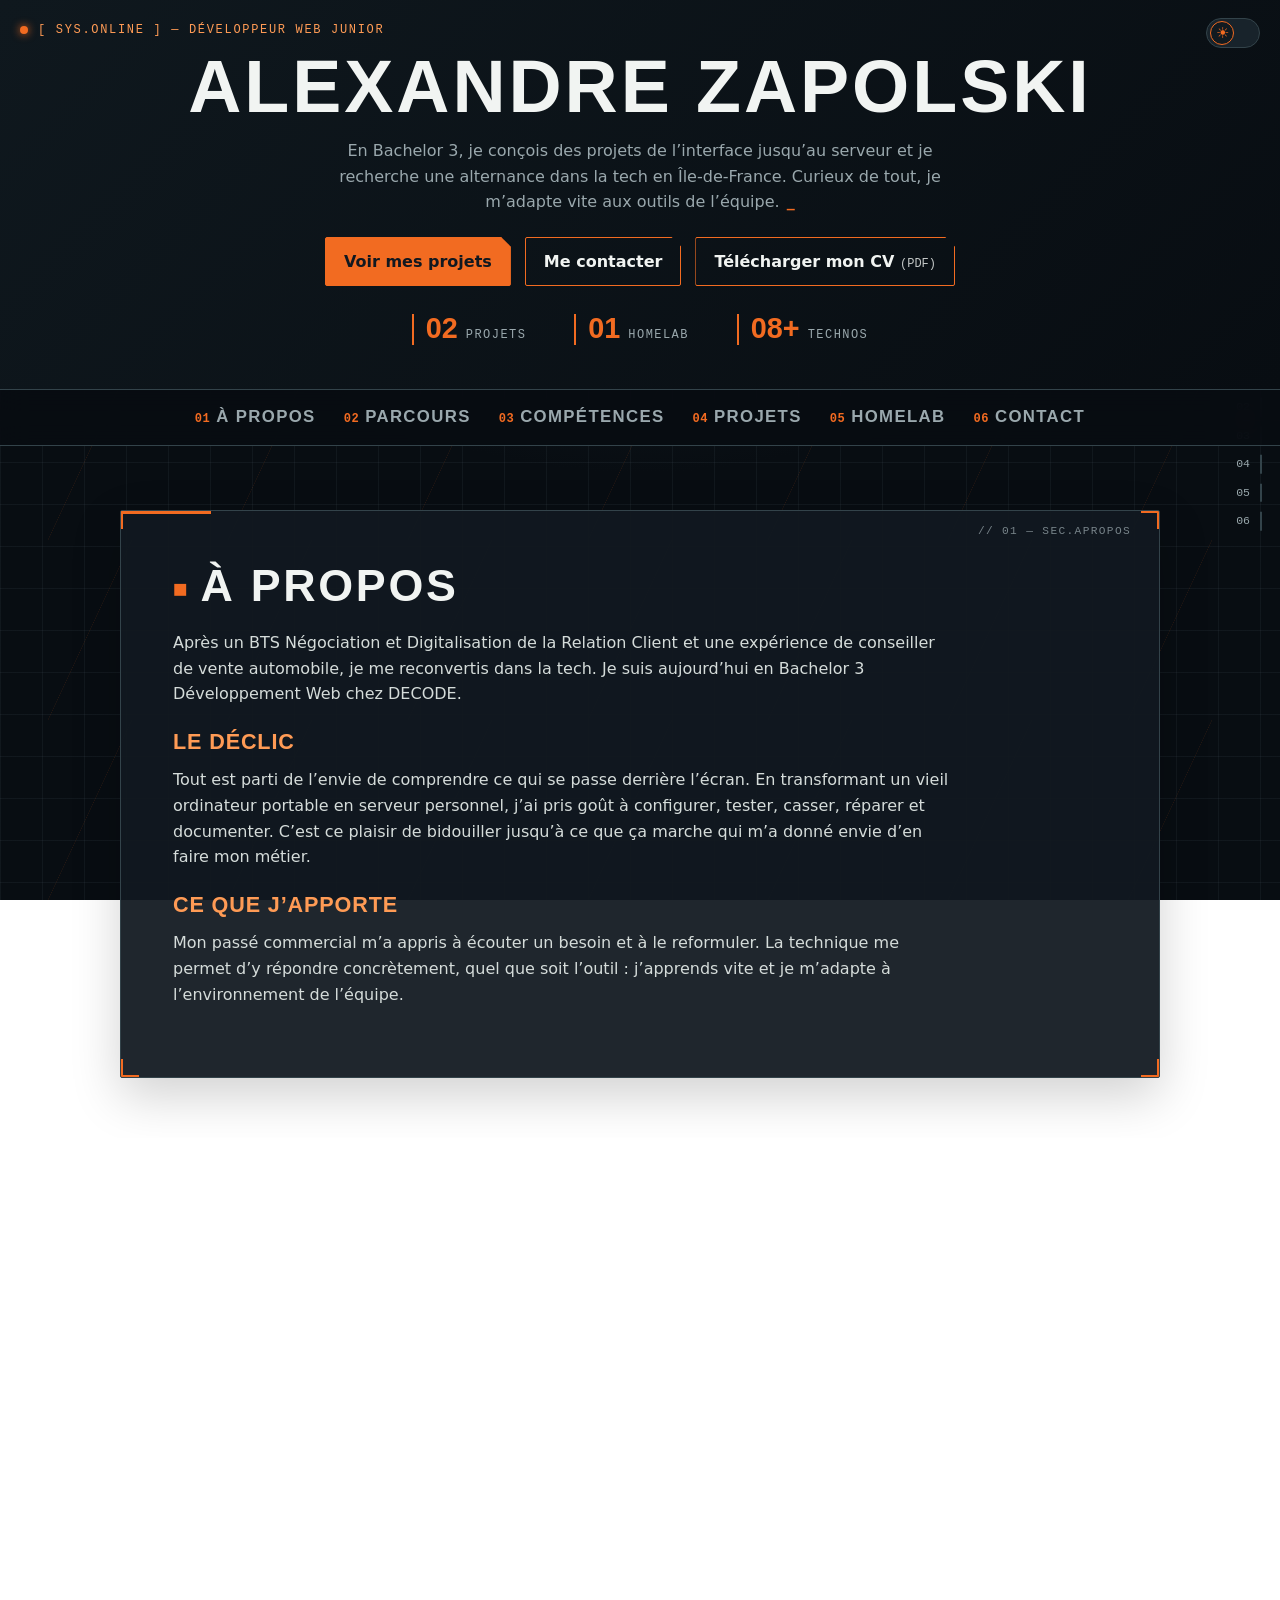
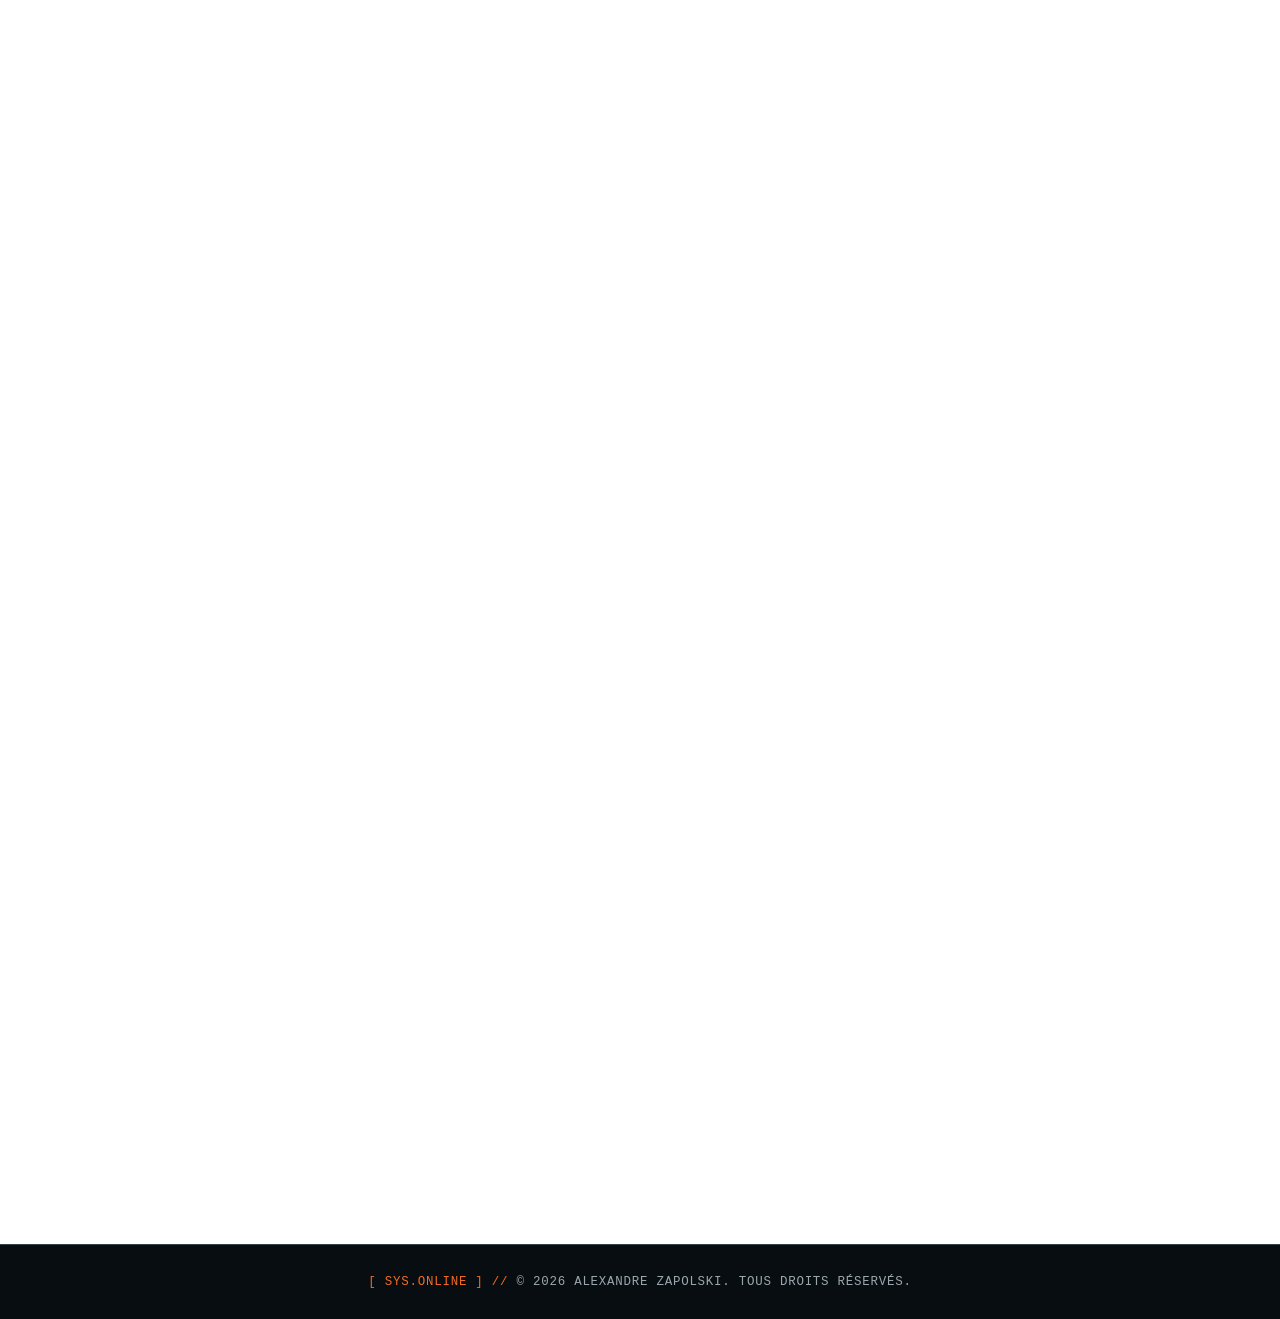
==== commit 970a5f5c: "feat: add mailto link to contact links Add a visible E-mail link to .contact_links, before LinkedIn," ====
--- a/index.html
+++ b/index.html
@@ -28,7 +28,9 @@
       content="https://skorpiozzz.github.io/Portfolio/assets/portfolio-preview.png"
     />
     <meta property="og:url" content="https://skorpiozzz.github.io/Portfolio/" />
+
     <script src="theme-init.js"></script>
+
     <link rel="icon" type="image/png" href="AZ.png" />
     <link rel="preconnect" href="https://fonts.googleapis.com" />
     <link rel="preconnect" href="https://fonts.gstatic.com" crossorigin />
@@ -36,7 +38,6 @@
       rel="stylesheet"
       href="https://fonts.googleapis.com/css2?family=Barlow+Condensed:wght@500;600;700&family=Inter:wght@400;500;600;700&family=JetBrains+Mono:wght@400;500;600&display=swap"
     />
-
     <link rel="stylesheet" href="style.css" />
     <script src="script.js" defer></script>
   </head>
@@ -436,7 +437,8 @@
         <h2>Contact</h2>
         <p>
           Une alternance, un projet ou une question sur mon parcours ?
-          Écrivez-moi via le formulaire ou retrouvez-moi sur LinkedIn et GitHub.
+          Écrivez-moi via le formulaire, par e-mail, ou retrouvez-moi sur
+          LinkedIn et GitHub.
         </p>
 
         <form
@@ -518,6 +520,7 @@
         </form>
 
         <div class="contact_links">
+          <a href="mailto:zapolski.alexandre2991@gmail.com">E-mail</a>
           <a
             href="https://www.linkedin.com/in/alexandre-zapolski-58743b172/"
             target="_blank"
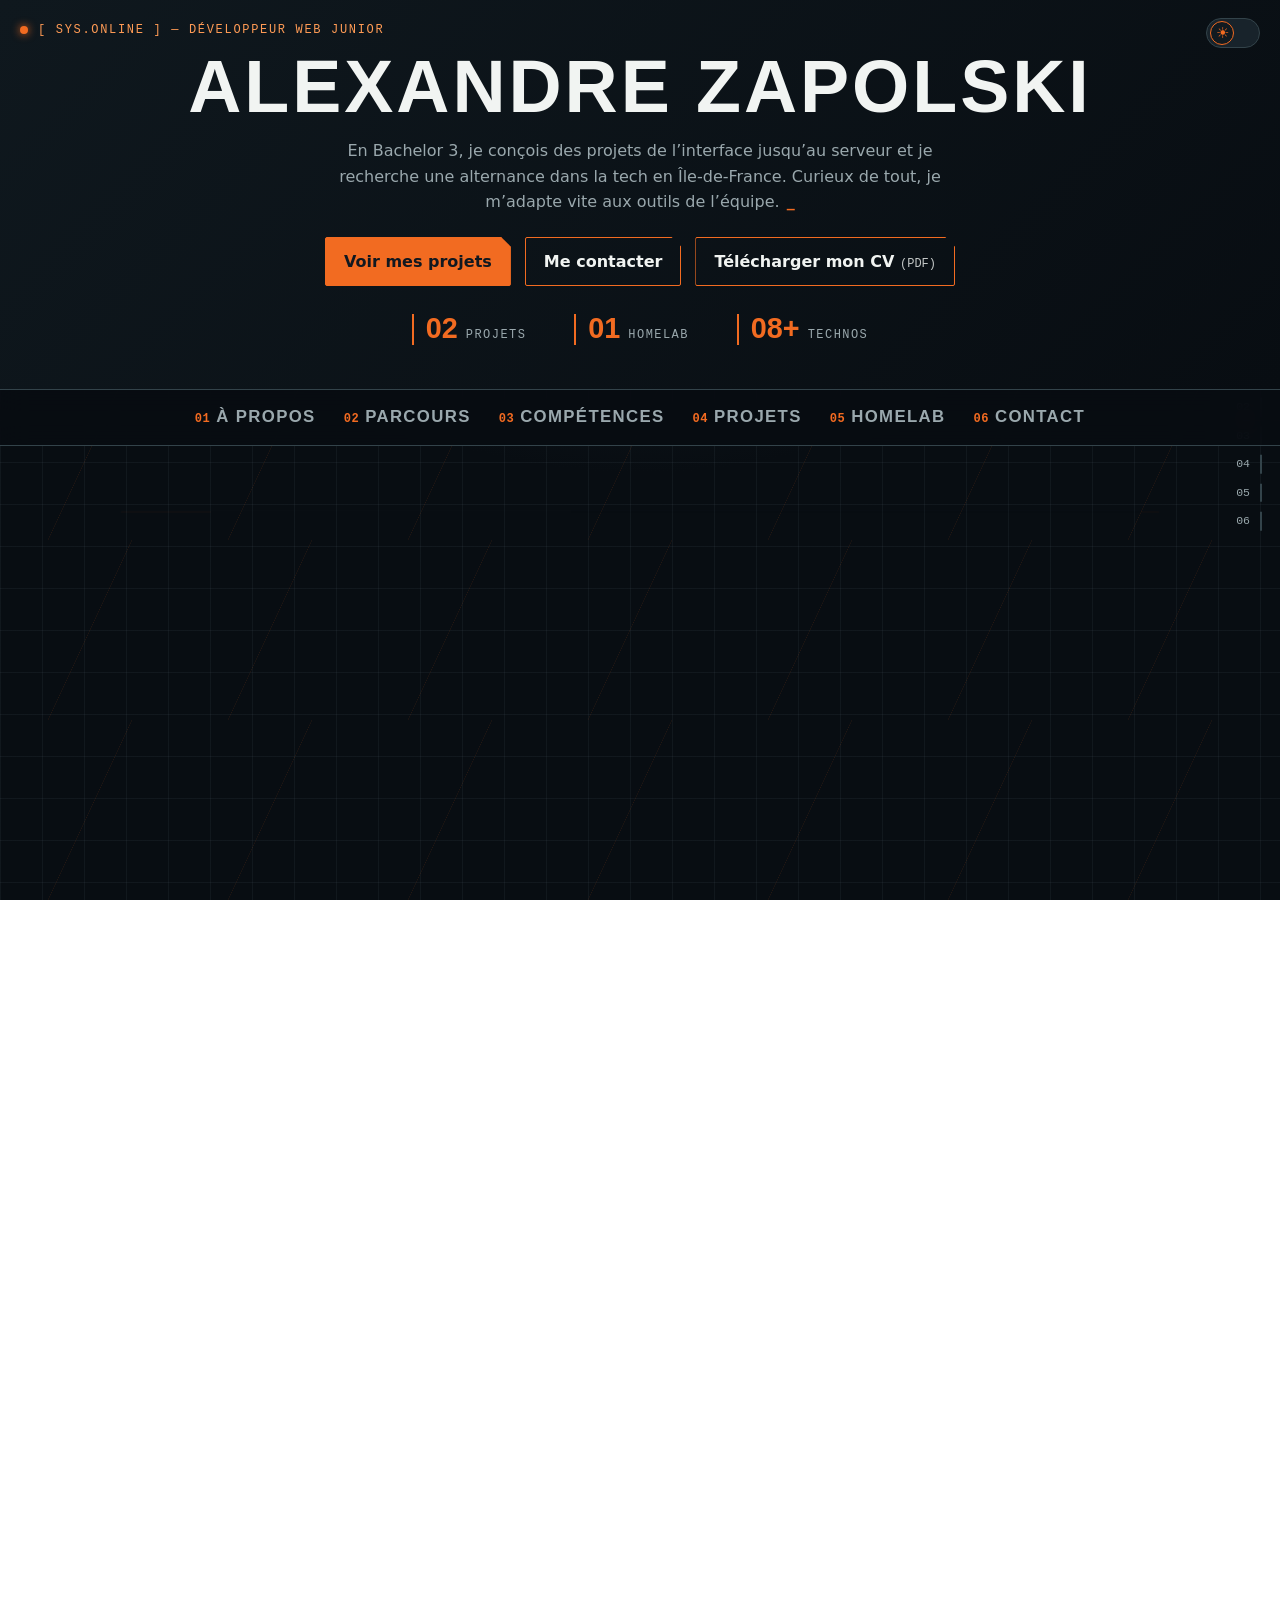
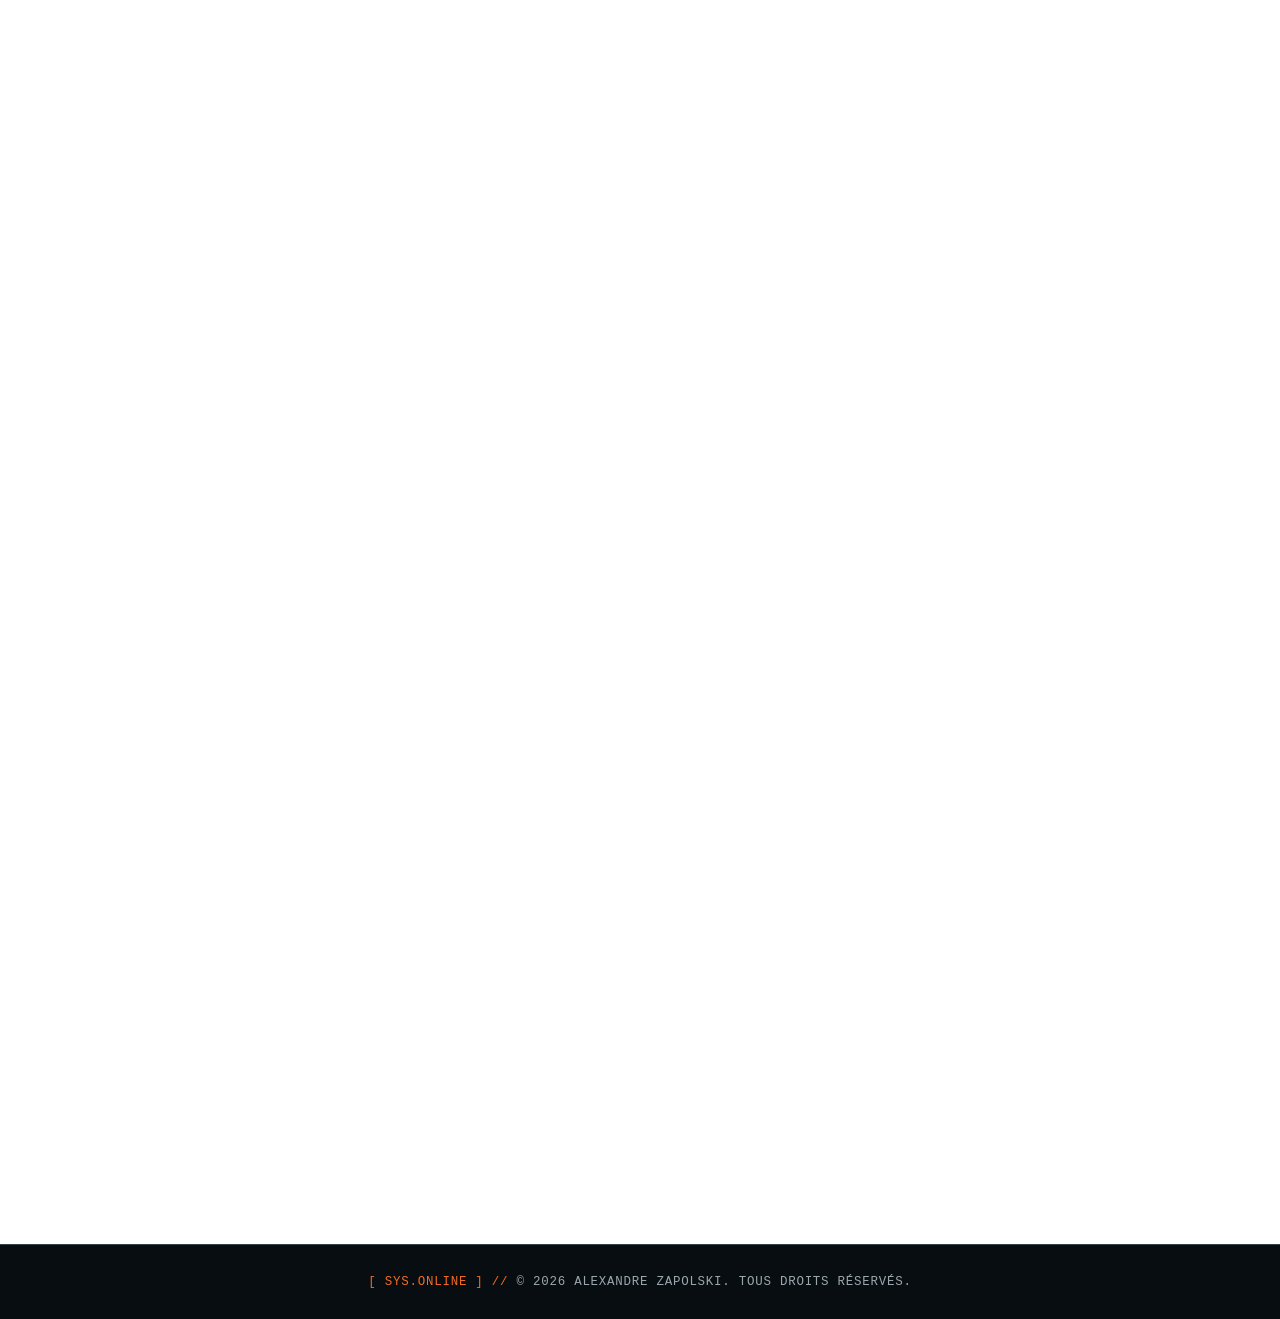
==== commit 1a00ad24: "fix: let custom JS validation handle contact form errors Add novalidate to the contact form so nativ" ====
--- a/index.html
+++ b/index.html
@@ -445,6 +445,7 @@
           class="contact_form"
           action="https://api.web3forms.com/submit"
           method="POST"
+          novalidate
         >
           <input
             type="hidden"
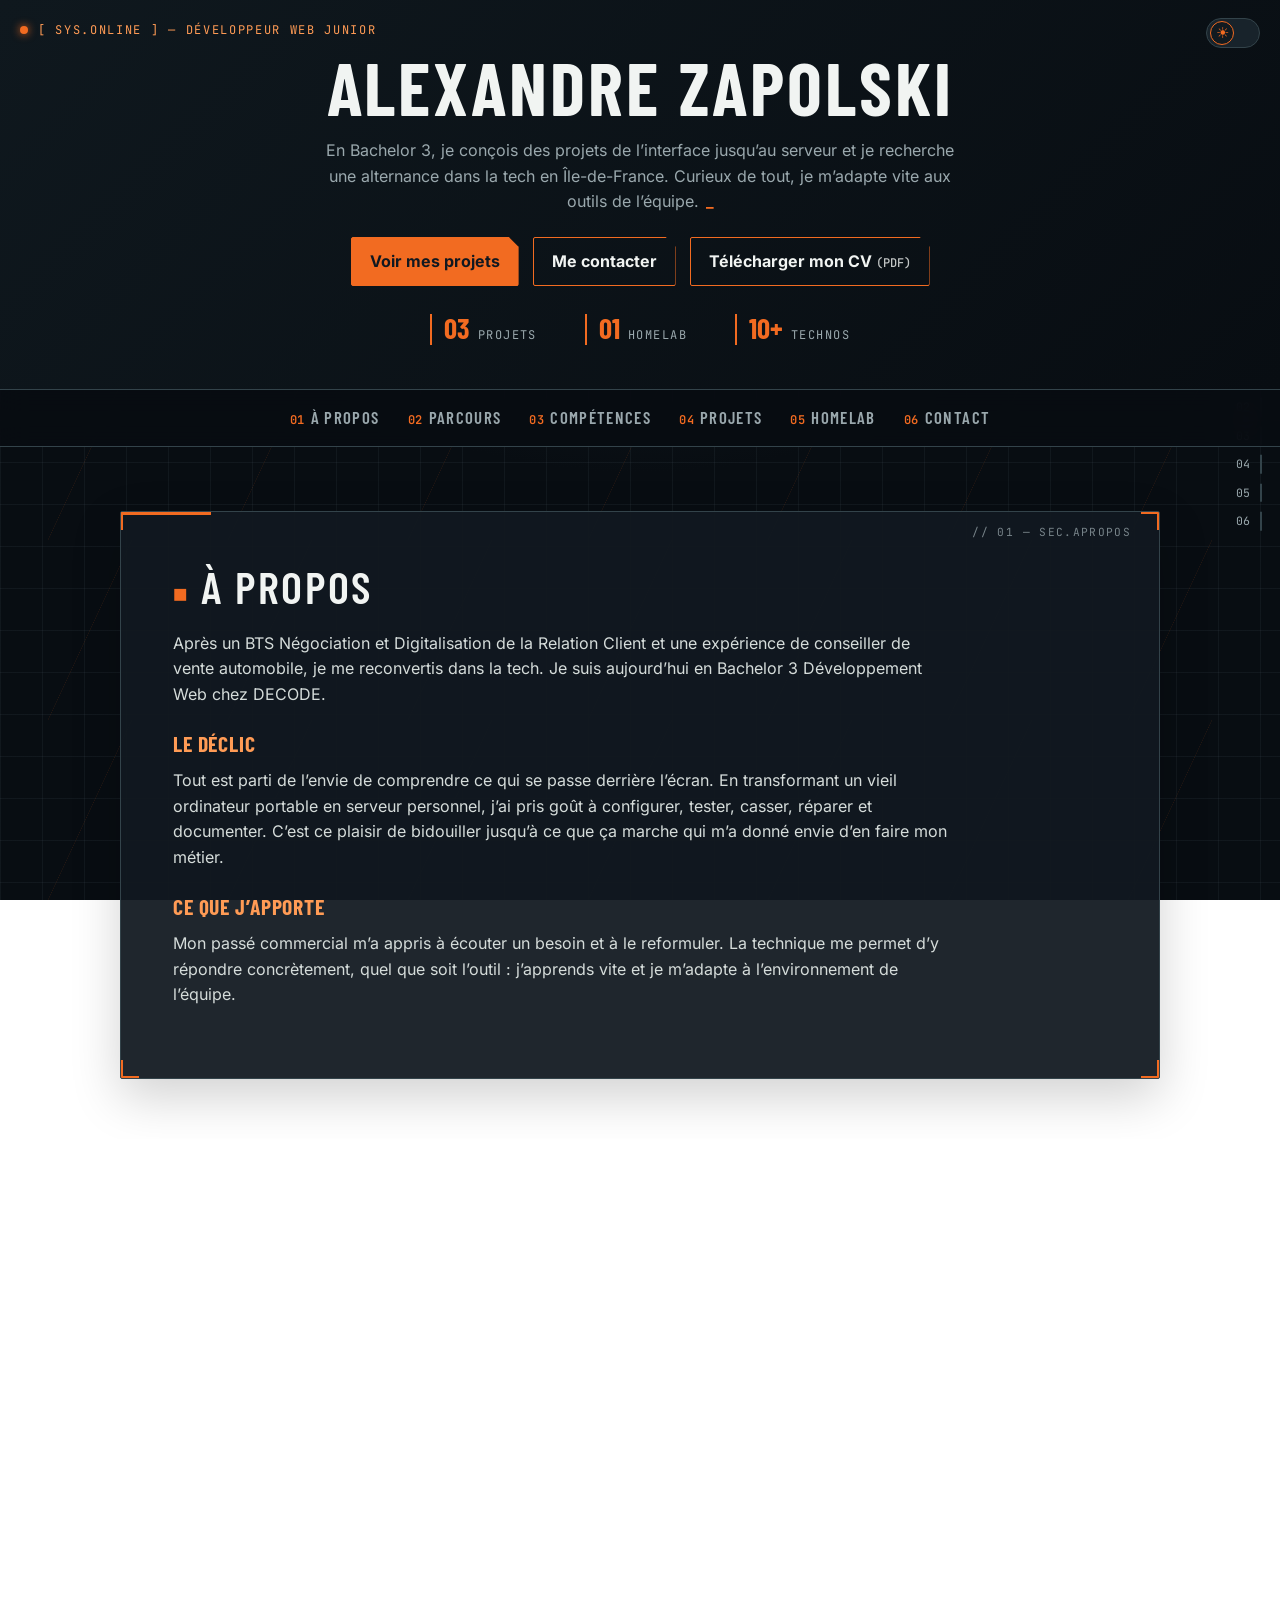
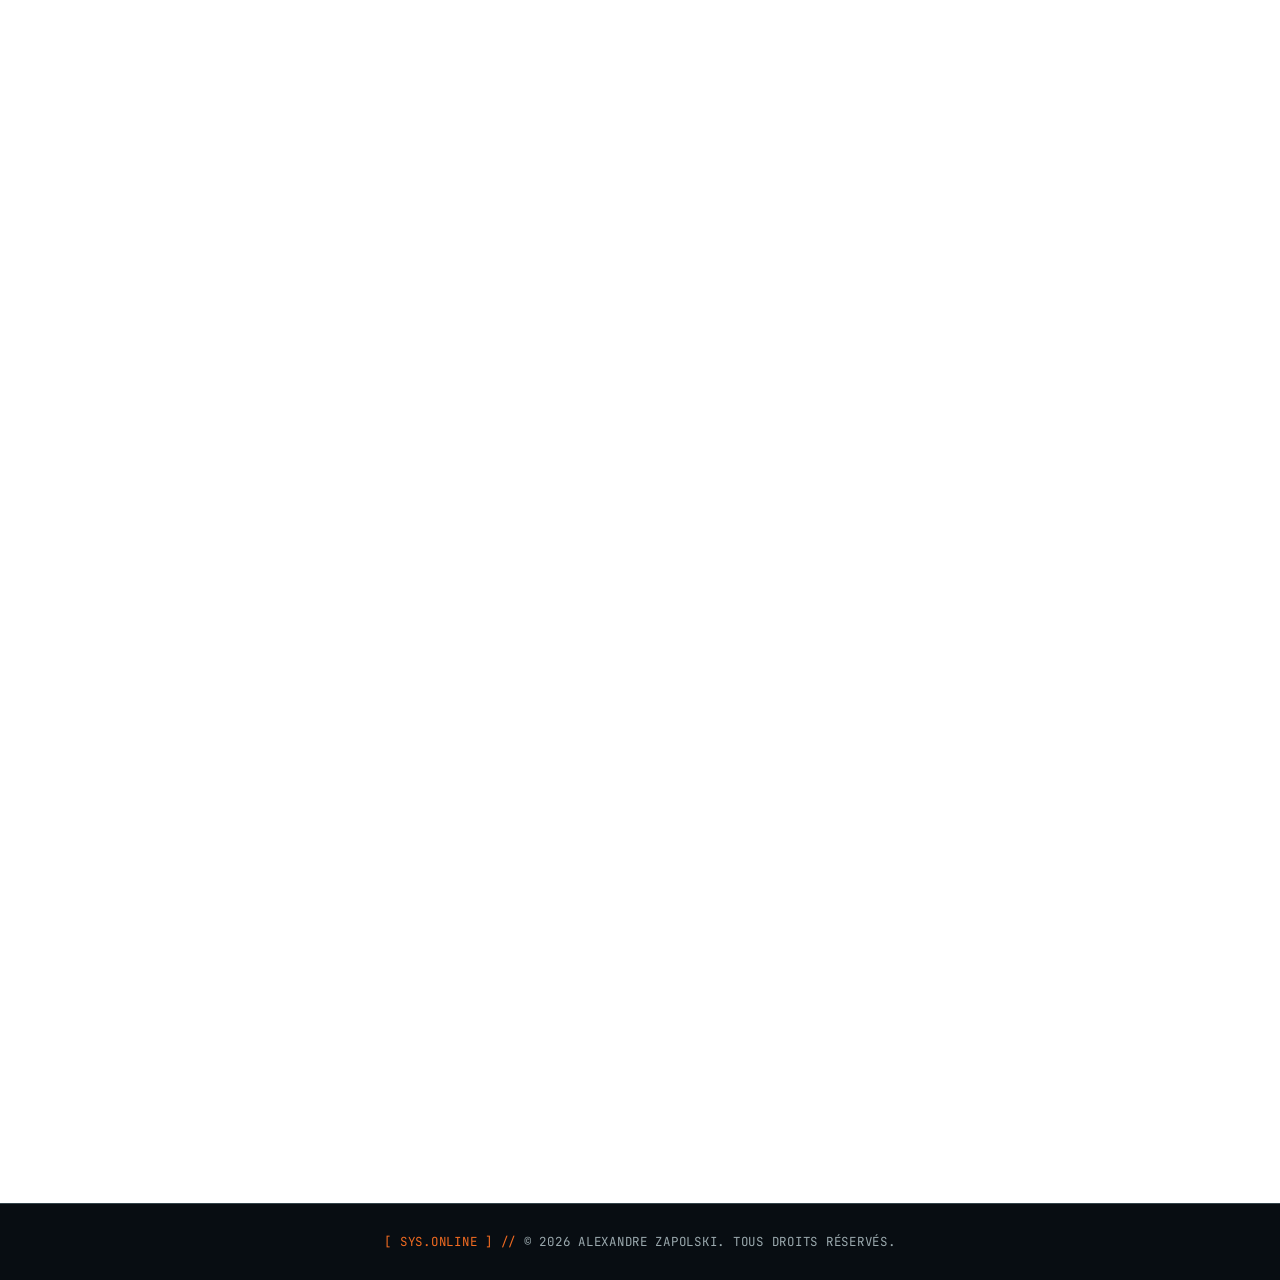
==== commit 4f440f00: "feat: self-host fonts instead of Google Fonts (GDPR) Serve Inter and JetBrains Mono (variable) and B" ====
--- a/index.html
+++ b/index.html
@@ -12,7 +12,7 @@
     <meta name="referrer" content="strict-origin-when-cross-origin" />
     <meta
       http-equiv="Content-Security-Policy"
-      content="default-src 'self'; base-uri 'self'; form-action 'self' https://api.web3forms.com; object-src 'none'; script-src 'self'; style-src 'self' https://fonts.googleapis.com; font-src 'self' https://fonts.gstatic.com; img-src 'self'; connect-src 'self' https://api.web3forms.com"
+      content="default-src 'self'; base-uri 'self'; form-action 'self' https://api.web3forms.com; object-src 'none'; script-src 'self'; style-src 'self'; font-src 'self'; img-src 'self'; connect-src 'self' https://api.web3forms.com"
     />
     <meta property="og:type" content="website" />
     <meta
@@ -32,12 +32,6 @@
     <script src="theme-init.js"></script>
 
     <link rel="icon" type="image/png" href="AZ.png" />
-    <link rel="preconnect" href="https://fonts.googleapis.com" />
-    <link rel="preconnect" href="https://fonts.gstatic.com" crossorigin />
-    <link
-      rel="stylesheet"
-      href="https://fonts.googleapis.com/css2?family=Barlow+Condensed:wght@500;600;700&family=Inter:wght@400;500;600;700&family=JetBrains+Mono:wght@400;500;600&display=swap"
-    />
     <link rel="stylesheet" href="style.css" />
     <script src="script.js" defer></script>
   </head>
--- a/style.css
+++ b/style.css
@@ -1,3 +1,63 @@
+/* Polices auto-hébergées (sous-ensemble latin), voir assets/fonts/README.md */
+@font-face {
+  font-family: "Inter";
+  font-style: normal;
+  font-weight: 100 900;
+  font-display: swap;
+  src: url("assets/fonts/inter-latin-wght-normal.woff2") format("woff2");
+  unicode-range: U+0000-00FF, U+0131, U+0152-0153, U+02BB-02BC, U+02C6,
+    U+02DA, U+02DC, U+0304, U+0308, U+0329, U+2000-206F, U+20AC, U+2122,
+    U+2191, U+2193, U+2212, U+2215, U+FEFF, U+FFFD;
+}
+
+@font-face {
+  font-family: "JetBrains Mono";
+  font-style: normal;
+  font-weight: 100 800;
+  font-display: swap;
+  src: url("assets/fonts/jetbrains-mono-latin-wght-normal.woff2")
+    format("woff2");
+  unicode-range: U+0000-00FF, U+0131, U+0152-0153, U+02BB-02BC, U+02C6,
+    U+02DA, U+02DC, U+0304, U+0308, U+0329, U+2000-206F, U+20AC, U+2122,
+    U+2191, U+2193, U+2212, U+2215, U+FEFF, U+FFFD;
+}
+
+@font-face {
+  font-family: "Barlow Condensed";
+  font-style: normal;
+  font-weight: 500;
+  font-display: swap;
+  src: url("assets/fonts/barlow-condensed-latin-500-normal.woff2")
+    format("woff2");
+  unicode-range: U+0000-00FF, U+0131, U+0152-0153, U+02BB-02BC, U+02C6,
+    U+02DA, U+02DC, U+0304, U+0308, U+0329, U+2000-206F, U+20AC, U+2122,
+    U+2191, U+2193, U+2212, U+2215, U+FEFF, U+FFFD;
+}
+
+@font-face {
+  font-family: "Barlow Condensed";
+  font-style: normal;
+  font-weight: 600;
+  font-display: swap;
+  src: url("assets/fonts/barlow-condensed-latin-600-normal.woff2")
+    format("woff2");
+  unicode-range: U+0000-00FF, U+0131, U+0152-0153, U+02BB-02BC, U+02C6,
+    U+02DA, U+02DC, U+0304, U+0308, U+0329, U+2000-206F, U+20AC, U+2122,
+    U+2191, U+2193, U+2212, U+2215, U+FEFF, U+FFFD;
+}
+
+@font-face {
+  font-family: "Barlow Condensed";
+  font-style: normal;
+  font-weight: 700;
+  font-display: swap;
+  src: url("assets/fonts/barlow-condensed-latin-700-normal.woff2")
+    format("woff2");
+  unicode-range: U+0000-00FF, U+0131, U+0152-0153, U+02BB-02BC, U+02C6,
+    U+02DA, U+02DC, U+0304, U+0308, U+0329, U+2000-206F, U+20AC, U+2122,
+    U+2191, U+2193, U+2212, U+2215, U+FEFF, U+FFFD;
+}
+
 :root {
   --font-mono: "JetBrains Mono", ui-monospace, monospace;
   --background: #080d12;
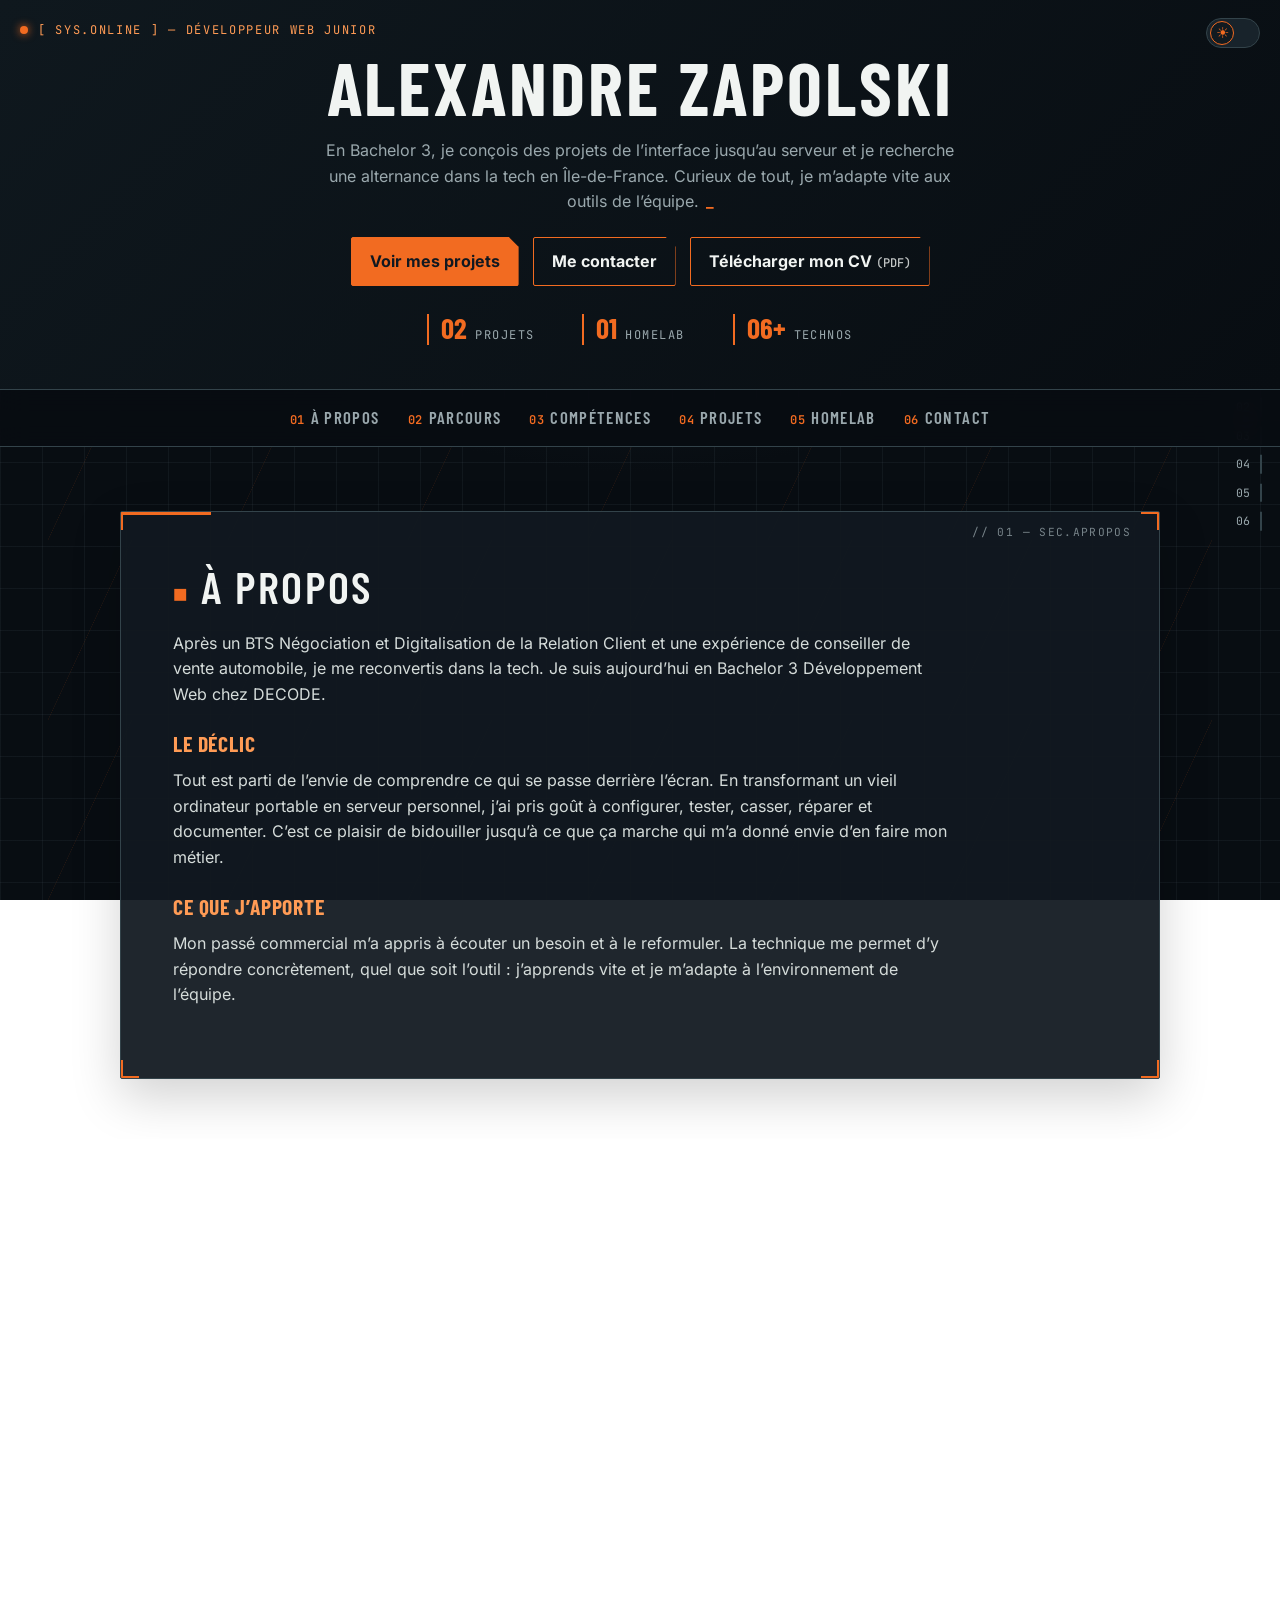
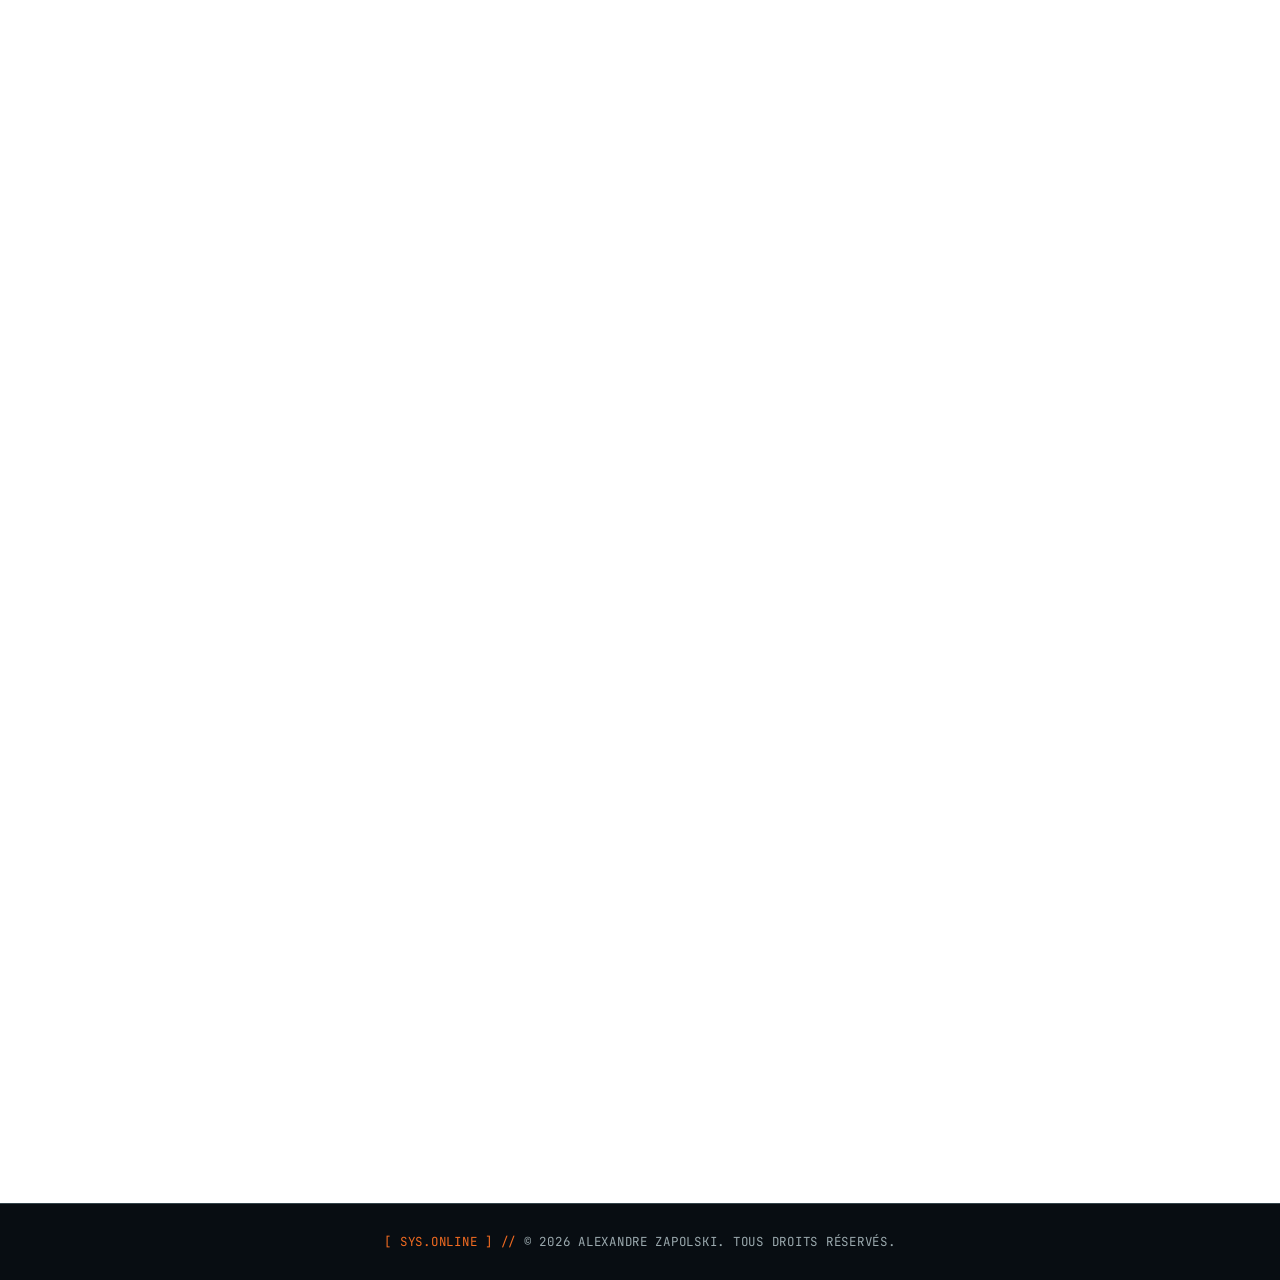
==== commit 19a4ea3a: "feat: add og:locale, twitter:card and canonical URL Add og:locale (fr_FR), twitter:card (summary_lar" ====
--- a/index.html
+++ b/index.html
@@ -28,6 +28,9 @@
       content="https://skorpiozzz.github.io/Portfolio/assets/portfolio-preview.png"
     />
     <meta property="og:url" content="https://skorpiozzz.github.io/Portfolio/" />
+    <meta property="og:locale" content="fr_FR" />
+    <meta name="twitter:card" content="summary_large_image" />
+    <link rel="canonical" href="https://skorpiozzz.github.io/Portfolio/" />
 
     <script src="theme-init.js"></script>
 
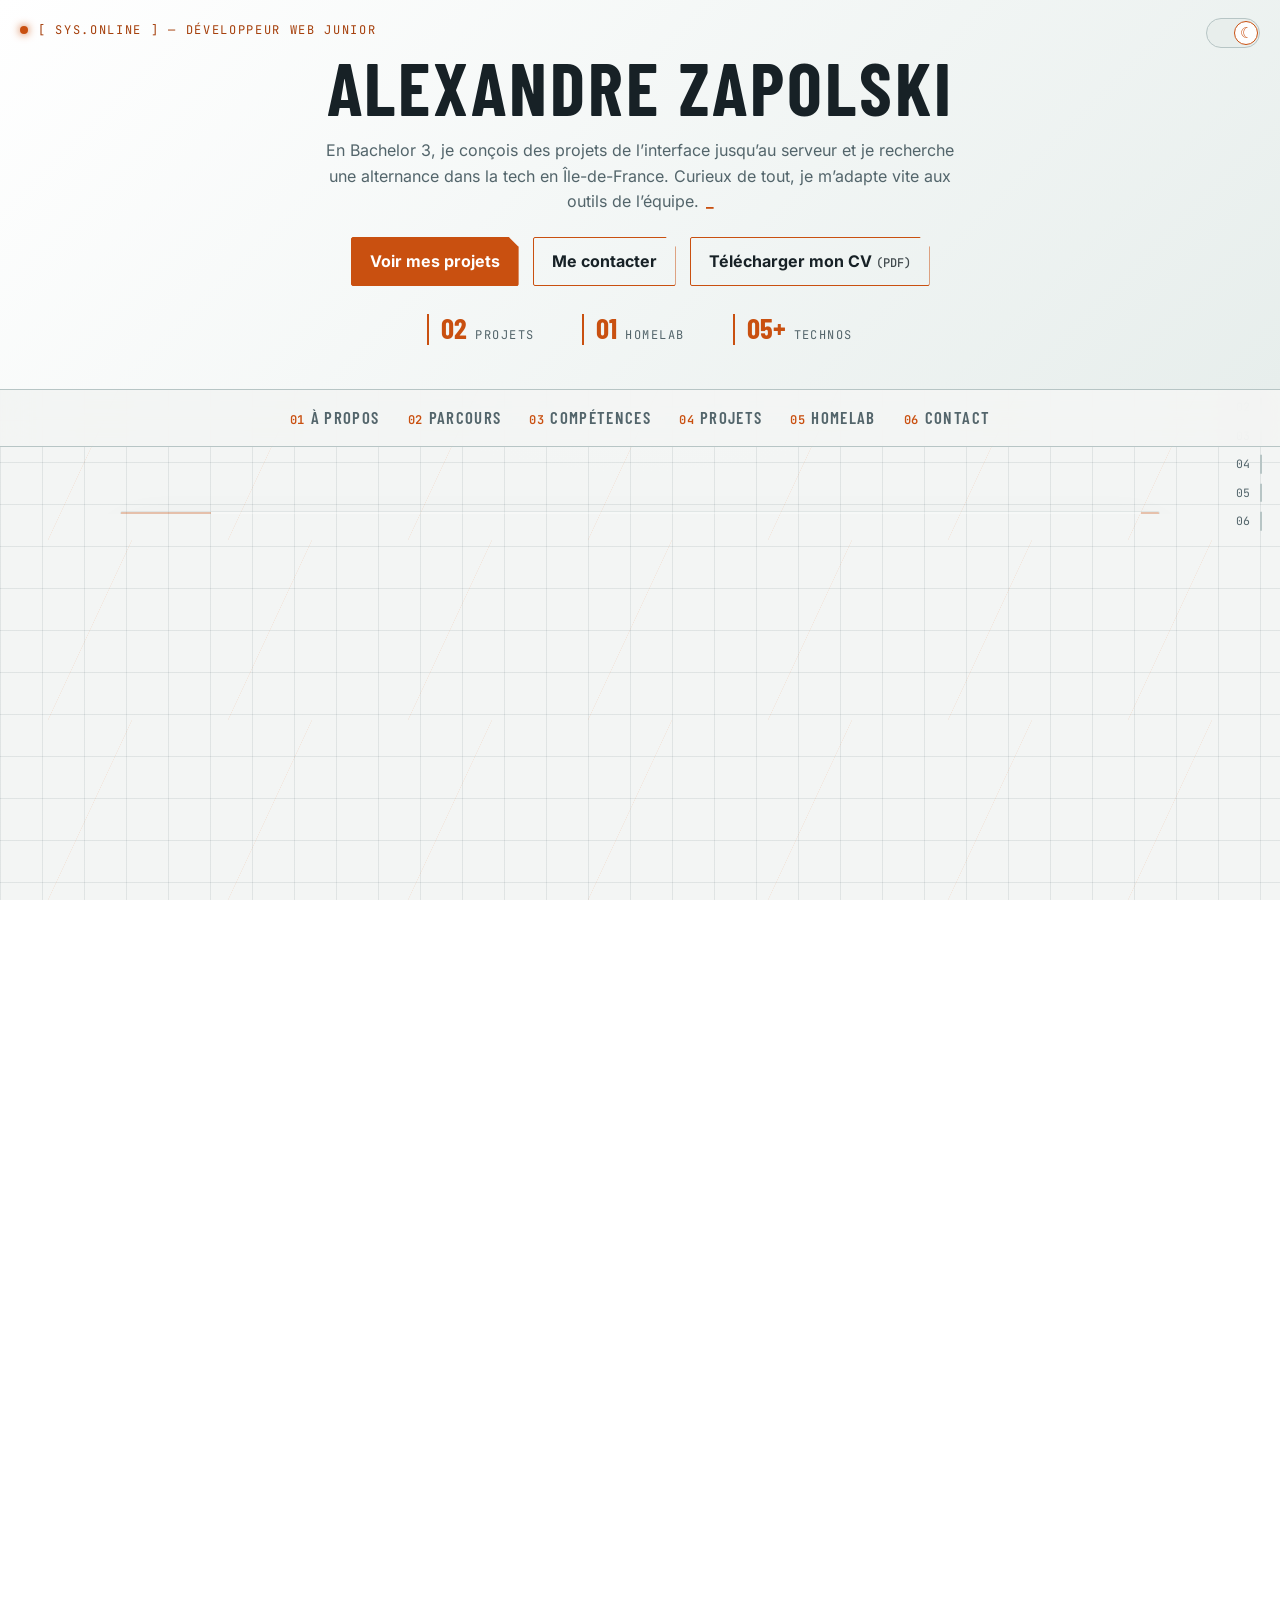
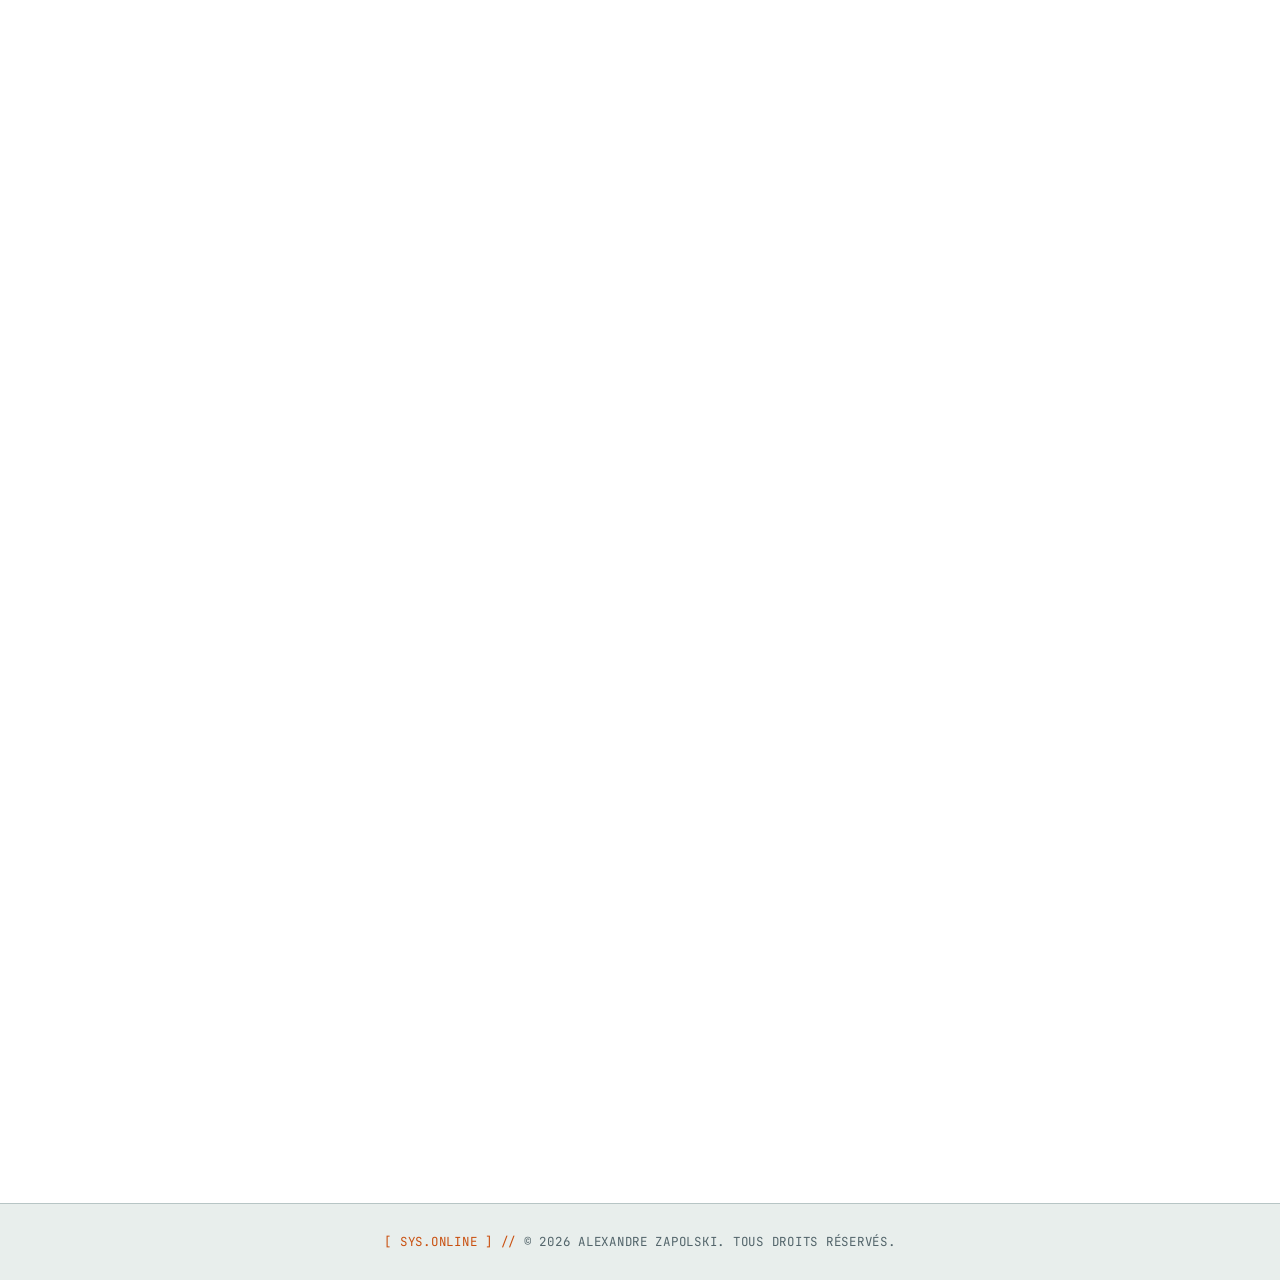
==== commit 07223025: "perf: serve homelab photo as resized WebP Convert assets/homelab-dell.jpg (2048x1536, 320 214 bytes)" ====
--- a/index.html
+++ b/index.html
@@ -387,7 +387,7 @@
           <li>
             <img
               class="photo_materiel"
-              src="assets/homelab-dell.jpg"
+              src="assets/homelab-dell.webp"
               alt="Le Dell Latitude E5510 du homelab, allumé sur l’écran de connexion Debian 13"
               width="800"
               height="600"
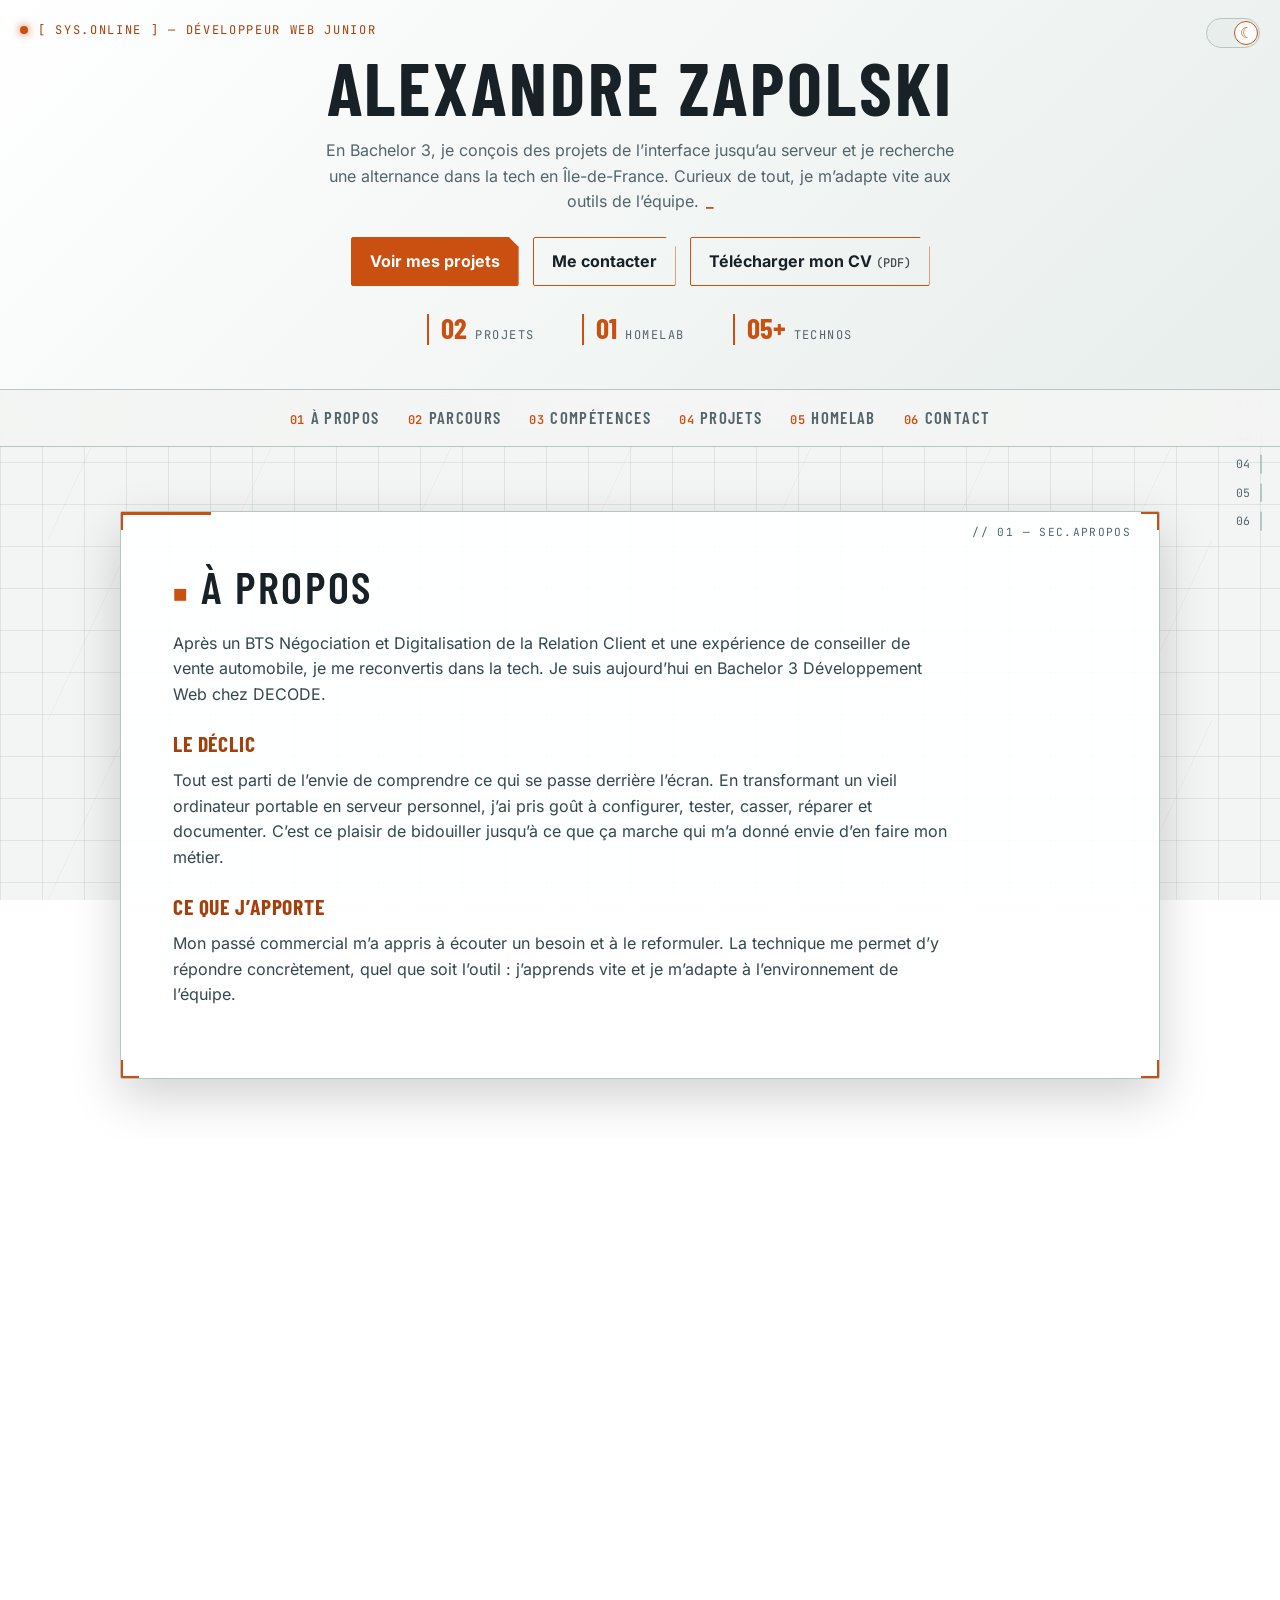
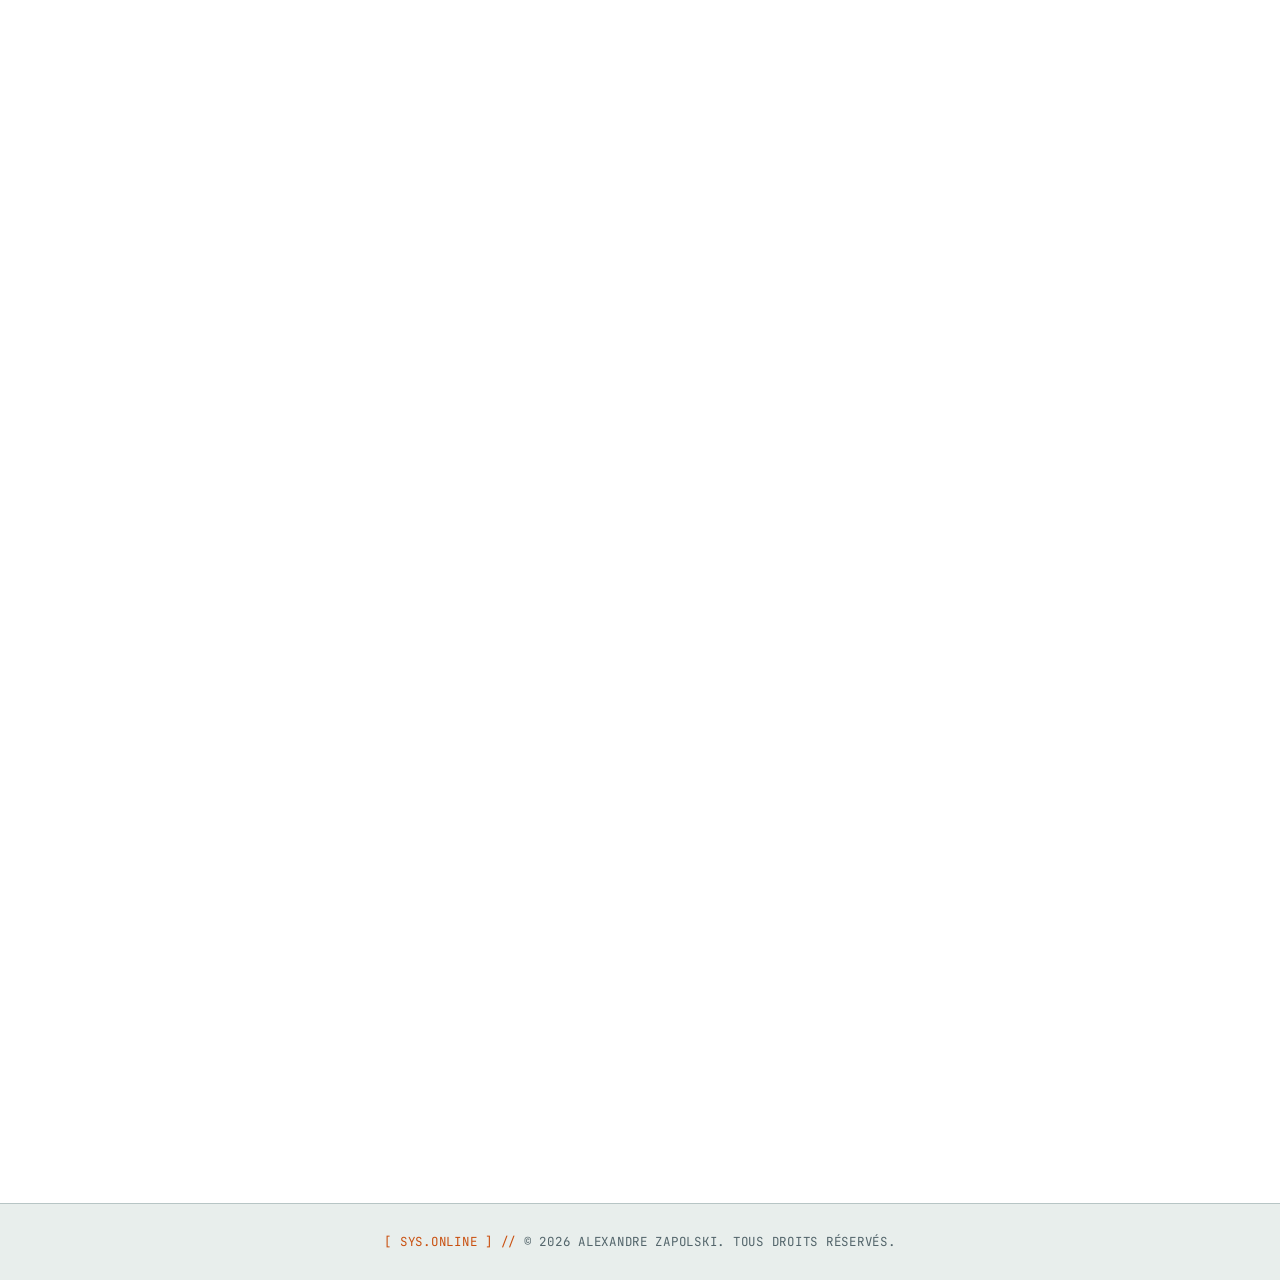
==== commit 3d847b50: "refactor: rename #apprentissage section anchor to #competences Rename the skills section id and upda" ====
--- a/index.html
+++ b/index.html
@@ -90,7 +90,7 @@
       <ul>
         <li><a href="#apropos">À propos</a></li>
         <li><a href="#parcours">Parcours</a></li>
-        <li><a href="#apprentissage">Compétences</a></li>
+        <li><a href="#competences">Compétences</a></li>
         <li><a href="#projets">Projets</a></li>
         <li><a href="#homelab">Homelab</a></li>
         <li><a href="#contact">Contact</a></li>
@@ -176,7 +176,7 @@
         </ul>
       </section>
 
-      <section id="apprentissage">
+      <section id="competences">
         <h2>Compétences</h2>
         <ul class="skills">
           <li>
--- a/style.css
+++ b/style.css
@@ -1064,7 +1064,7 @@
 }
 
 .projets li:hover,
-.projets li.is-hovered,
+.projets li:focus-within,
 .skills li:hover {
   border-color: var(--accent);
   transform: translateY(-5px);
@@ -1145,7 +1145,7 @@
   border-color: var(--accent);
 }
 
-#apprentissage strong {
+#competences strong {
   color: var(--accent-light);
 }
 
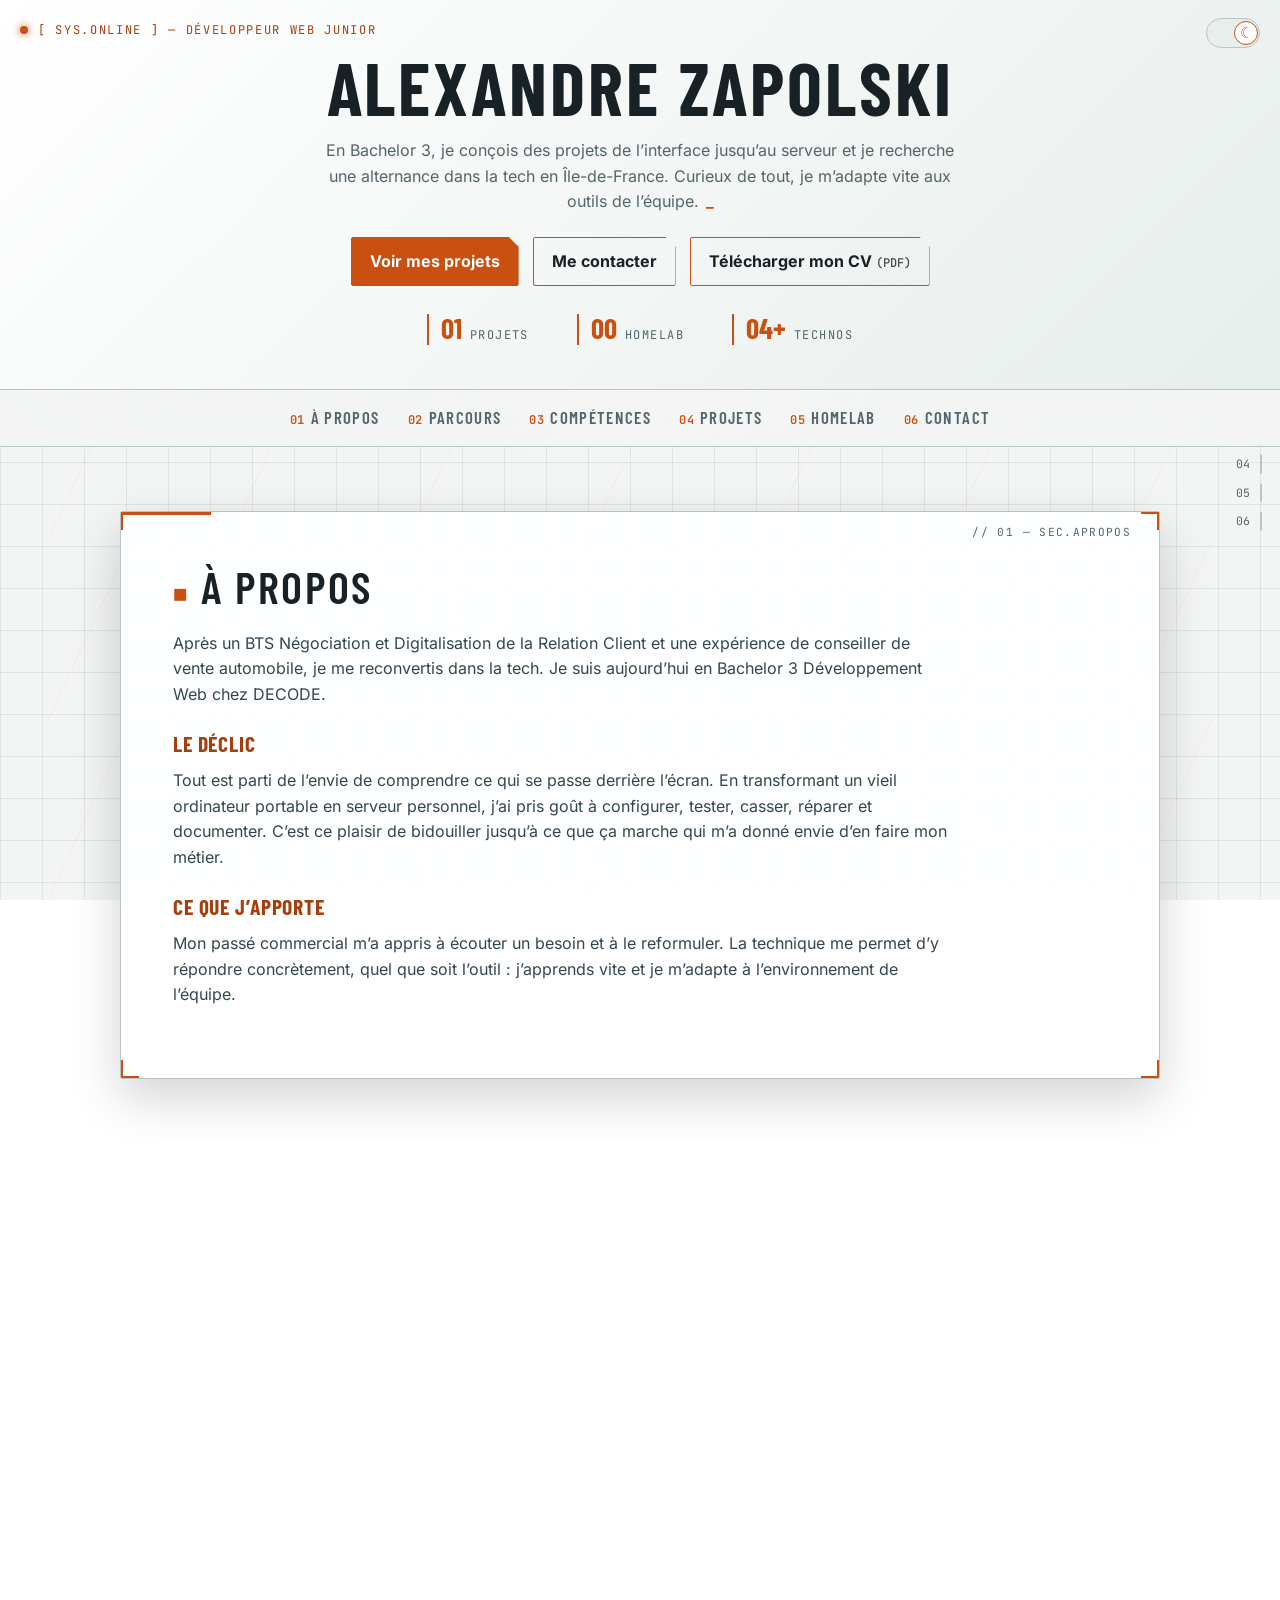
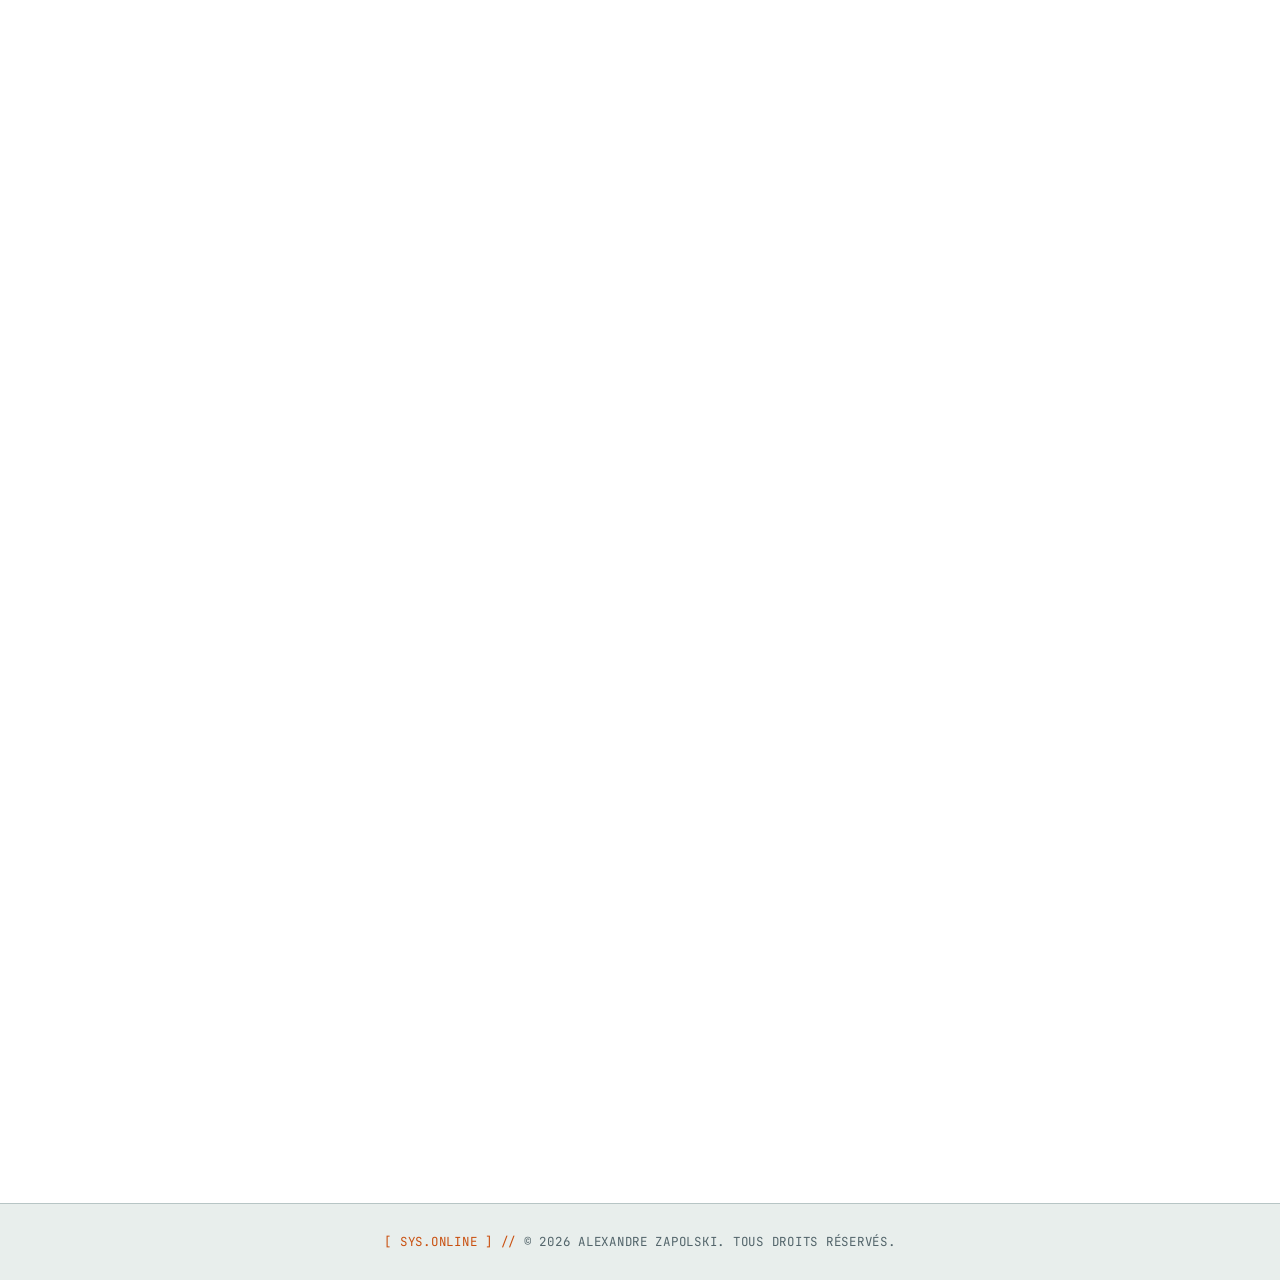
==== commit fc7663b3: "fix: replace Ollama & Open WebUi by Tailscale and AdGuard" ====
--- a/index.html
+++ b/index.html
@@ -1,545 +1,550 @@
-<!doctype html>
-<html lang="fr">
-  <head>
-    <meta charset="UTF-8" />
-    <meta name="viewport" content="width=device-width, initial-scale=1.0" />
-    <title>Alexandre Zapolski | Développeur web junior</title>
-    <meta
-      name="description"
-      content="Alexandre Zapolski, en Bachelor 3 Développement Web, recherche une alternance dans la tech en Île-de-France. Découvrez ses projets, son parcours et son homelab."
-    />
-    <meta name="theme-color" content="#080d12" />
-    <meta name="referrer" content="strict-origin-when-cross-origin" />
-    <meta
-      http-equiv="Content-Security-Policy"
-      content="default-src 'self'; base-uri 'self'; form-action 'self' https://api.web3forms.com; object-src 'none'; script-src 'self'; style-src 'self'; font-src 'self'; img-src 'self'; connect-src 'self' https://api.web3forms.com"
-    />
-    <meta property="og:type" content="website" />
-    <meta
-      property="og:title"
-      content="Alexandre Zapolski | Développeur web junior"
-    />
-    <meta
-      property="og:description"
-      content="En Bachelor 3 Développement Web, Alexandre Zapolski recherche une alternance dans la tech en Île-de-France."
-    />
-    <meta
-      property="og:image"
-      content="https://skorpiozzz.github.io/Portfolio/assets/portfolio-preview.png"
-    />
-    <meta property="og:url" content="https://skorpiozzz.github.io/Portfolio/" />
-    <meta property="og:locale" content="fr_FR" />
-    <meta name="twitter:card" content="summary_large_image" />
-    <link rel="canonical" href="https://skorpiozzz.github.io/Portfolio/" />
-
-    <script src="theme-init.js"></script>
-
-    <link rel="icon" type="image/png" href="AZ.png" />
-    <link rel="stylesheet" href="style.css" />
-    <script src="script.js" defer></script>
-  </head>
-
-  <body>
-    <a class="skip_link" href="#contenu">Aller au contenu</a>
-    <header>
-      <button
-        class="theme_toggle"
-        type="button"
-        aria-pressed="false"
-        aria-label="Activer le thème clair"
-        title="Activer le thème clair"
-      ></button>
-      <p class="hud_status" aria-hidden="true">
-        [ SYS.ONLINE ] — Développeur web junior
-      </p>
-      <h1>Alexandre Zapolski</h1>
-      <p>
-        En Bachelor 3, je conçois des projets de l’interface jusqu’au serveur et
-        je recherche une alternance dans la tech en Île-de-France. Curieux de
-        tout, je m’adapte vite aux outils de l’équipe.
-      </p>
-      <div class="hero_actions">
-        <a class="primary_button" href="#projets">Voir mes projets</a>
-        <a class="secondary_button" href="#contact">Me contacter</a>
-        <a
-          class="secondary_button"
-          href="assets/CV-Alexandre-Zapolski.pdf"
-          download
-          >Télécharger mon CV <span class="file_meta">(PDF)</span></a
-        >
-      </div>
-      <ul class="hud_stats">
-        <li>
-          <strong data-count="3" aria-hidden="true">03</strong>
-          <span><span class="visually_hidden">3 </span>Projets</span>
-        </li>
-        <li>
-          <strong data-count="1" aria-hidden="true">01</strong>
-          <span><span class="visually_hidden">1 </span>Homelab</span>
-        </li>
-        <li>
-          <strong data-count="10" data-suffix="+" aria-hidden="true"
-            >10+</strong
-          >
-          <span><span class="visually_hidden">Plus de 10 </span>Technos</span>
-        </li>
-      </ul>
-    </header>
-
-    <nav class="nav_bar" aria-label="Menu de navigation">
-      <ul>
-        <li><a href="#apropos">À propos</a></li>
-        <li><a href="#parcours">Parcours</a></li>
-        <li><a href="#competences">Compétences</a></li>
-        <li><a href="#projets">Projets</a></li>
-        <li><a href="#homelab">Homelab</a></li>
-        <li><a href="#contact">Contact</a></li>
-      </ul>
-    </nav>
-
-    <main id="contenu" tabindex="-1">
-      <section id="apropos">
-        <h2>À propos</h2>
-        <p>
-          Après un BTS Négociation et Digitalisation de la Relation Client et
-          une expérience de conseiller de vente automobile, je me reconvertis
-          dans la tech. Je suis aujourd’hui en Bachelor 3 Développement Web chez
-          DECODE.
-        </p>
-
-        <h3>Le déclic</h3>
-        <p>
-          Tout est parti de l’envie de comprendre ce qui se passe derrière
-          l’écran. En transformant un vieil ordinateur portable en serveur
-          personnel, j’ai pris goût à configurer, tester, casser, réparer et
-          documenter. C’est ce plaisir de bidouiller jusqu’à ce que ça marche
-          qui m’a donné envie d’en faire mon métier.
-        </p>
-
-        <h3>Ce que j’apporte</h3>
-        <p>
-          Mon passé commercial m’a appris à écouter un besoin et à le
-          reformuler. La technique me permet d’y répondre concrètement, quel que
-          soit l’outil : j’apprends vite et je m’adapte à l’environnement de
-          l’équipe.
-        </p>
-      </section>
-
-      <section id="parcours">
-        <h2>Mon parcours</h2>
-        <h3>2026-2027 : Bachelor 3 Développement Web — DECODE (en cours)</h3>
-        <ul>
-          <li>
-            Développement front-end et back-end, algorithmique, bases de données
-            et administration Linux.
-          </li>
-          <li>
-            Découverte de Docker, Symfony et Vue.js, de la sécurité web, du
-            développement collaboratif et de l’intelligence artificielle.
-          </li>
-          <li>
-            Projets pratiques pour appliquer les connaissances acquises pendant
-            l’année.
-          </li>
-        </ul>
-        <h3>2025-2026 : Conseiller de vente automobile — Peugeot</h3>
-        <ul>
-          <li>
-            Accompagnement des clients particuliers et professionnels dans leurs
-            projets automobiles.
-          </li>
-          <li>
-            Analyse des besoins, présentation de solutions adaptées et suivi
-            commercial.
-          </li>
-          <li>
-            Traduire un besoin client en solution adaptée : la même démarche que
-            l’analyse d’un besoin fonctionnel.
-          </li>
-        </ul>
-        <h3>
-          2023-2025 : BTS Négociation et Digitalisation de la Relation Client
-          (NDRC) — CFA ISCIO, en alternance chez Hyundai
-        </h3>
-        <ul>
-          <li>
-            Techniques de vente, relation client et digitalisation des activités
-            commerciales.
-          </li>
-          <li>
-            Expérience en entreprise chez Hyundai : prospection, analyse des
-            besoins et suivi client.
-          </li>
-          <li>
-            Premier contact avec le web à travers WordPress et PrestaShop.
-          </li>
-        </ul>
-      </section>
-
-      <section id="competences">
-        <h2>Compétences</h2>
-        <ul class="skills">
-          <li>
-            <h3>Front-end</h3>
-            <p class="project_tech">
-              <span>HTML</span> <span>CSS</span> <span>JavaScript</span>
-              <span>React</span>
-            </p>
-          </li>
-          <li>
-            <h3>Back-end</h3>
-            <p class="project_tech">
-              <span>PHP</span> <span>Node.js</span> <span>Express</span>
-            </p>
-          </li>
-          <li>
-            <h3>Bases de données</h3>
-            <p class="project_tech">
-              <span>MySQL</span> <span>PostgreSQL</span>
-            </p>
-          </li>
-          <li>
-            <h3>Système &amp; déploiement</h3>
-            <p class="project_tech">
-              <span>Linux (Debian)</span> <span>Docker</span>
-              <span>Docker Compose</span> <span>SSH</span>
-            </p>
-          </li>
-          <li>
-            <h3>Outils</h3>
-            <p class="project_tech">
-              <span>Git</span> <span>GitHub</span> <span>VS Code</span>
-            </p>
-          </li>
-          <li class="skills_learning">
-            <h3>En cours d’apprentissage</h3>
-            <p class="project_tech"><span>Symfony</span> <span>Vue.js</span></p>
-          </li>
-          <li class="skills_soft">
-            <h3>Savoir-être</h3>
-            <p class="project_tech">
-              <span>Écoute du besoin client</span> <span>Communication</span>
-              <span>Négociation</span> <span>Organisation</span>
-            </p>
-          </li>
-        </ul>
-        <h3>Objectifs</h3>
-        <p>
-          En Bachelor 3 Développement Web, je recherche une
-          <strong>alternance</strong> (1 semaine à l’école / 3 semaines en
-          entreprise) dès que possible, en Île-de-France.
-        </p>
-        <p>
-          Je suis ouvert à <strong>tous les postes de la tech</strong> :
-          développement, systèmes, support, outils internes et à toutes les
-          technologies. J’apprends vite et j’aime comprendre comment les choses
-          fonctionnent.
-        </p>
-        <a class="secondary_button" href="#contact">Me contacter</a>
-      </section>
-
-      <section id="projets">
-        <h2>Projets</h2>
-        <ul class="projets">
-          <li>
-            <img
-              src="assets/projets/nexa.webp"
-              alt="Aperçu du tableau de bord Nexa"
-              width="720"
-              height="350"
-              loading="lazy"
-            />
-            <h3>Nexa</h3>
-            <p>
-              Une application web de gestion de projets permettant d’organiser
-              les tâches, de suivre leur avancement et de gérer les membres
-              d’une équipe avec un système de rôles et de permissions.
-            </p>
-            <p class="project_learned">
-              Concevoir une application complète : gestion des droits, base de
-              données et mise en ligne.
-            </p>
-            <p class="project_tech">
-              <span>React</span> <span>Node.js</span> <span>Express</span>
-              <span>PostgreSQL</span> <span>Docker</span>
-            </p>
-            <div class="project_links">
-              <a
-                href="https://dashboard-nexa.onrender.com/"
-                target="_blank"
-                rel="noopener noreferrer"
-                >Voir le site</a
-              >
-              <a
-                href="https://github.com/SkorpioZzZ/dashboard-nexa"
-                target="_blank"
-                rel="noopener noreferrer"
-                >Voir le code</a
-              >
-            </div>
-          </li>
-
-          <li>
-            <img
-              src="assets/projets/math-covering.webp"
-              alt="Aperçu du site Math Covering"
-              width="720"
-              height="326"
-              loading="lazy"
-            />
-            <h3>Math Covering</h3>
-            <p>
-              Un site vitrine de démonstration pour une activité de covering et
-              de detailing automobile.
-            </p>
-            <p class="project_learned">
-              Concevoir un site lisible sur mobile comme sur ordinateur et le
-              mettre en ligne.
-            </p>
-            <p class="project_tech">
-              <span>HTML</span> <span>CSS</span> <span>JavaScript</span>
-            </p>
-            <div class="project_links">
-              <a
-                href="https://skorpiozzz.github.io/Math_Cov/"
-                target="_blank"
-                rel="noopener noreferrer"
-                >Voir le site</a
-              >
-              <a
-                href="https://github.com/SkorpioZzZ/Math_Cov"
-                target="_blank"
-                rel="noopener noreferrer"
-                >Voir le code</a
-              >
-            </div>
-          </li>
-
-          <li>
-            <img
-              src="assets/projets/a-table.webp"
-              alt="Aperçu de l’application À table"
-              width="526"
-              height="667"
-              loading="lazy"
-            />
-            <h3>À table</h3>
-            <p>
-              Une application de recettes permettant de trouver une idée de
-              repas grâce à une roulette, de filtrer les recettes et de gérer
-              ses recettes personnelles.
-            </p>
-            <p class="project_learned">
-              Penser une application autour d’un usage quotidien : trouver vite
-              une idée de repas.
-            </p>
-            <p class="project_tech">
-              <span>HTML</span> <span>CSS</span> <span>JavaScript</span>
-            </p>
-            <div class="project_links">
-              <a
-                href="https://skorpiozzz.github.io/A-table/"
-                target="_blank"
-                rel="noopener noreferrer"
-                >Voir le site</a
-              >
-              <a
-                href="https://github.com/SkorpioZzZ/A-table"
-                target="_blank"
-                rel="noopener noreferrer"
-                >Voir le code</a
-              >
-            </div>
-          </li>
-        </ul>
-      </section>
-
-      <section id="homelab">
-        <h2>Homelab</h2>
-        <p>
-          Mon homelab est un serveur personnel basé sur un ancien Dell Latitude
-          E5510 sous Debian GNU/Linux 13. Je l’ai mis en place pour expérimenter
-          l’administration système Linux, l’auto-hébergement de services, la
-          conteneurisation et l’intelligence artificielle locale.
-        </p>
-        <div class="homelab_actions">
-          <a
-            class="primary_button"
-            href="https://github.com/SkorpioZzZ/homelab-infrastructure"
-            target="_blank"
-            rel="noopener noreferrer"
-            >Voir le projet sur GitHub</a
-          >
-        </div>
-        <figure class="homelab_schema">
-          <img
-            src="assets/homelab-schema.svg"
-            alt="Schéma de l’architecture du homelab : un ThinkPad d’administration accède au serveur Dell sous Debian 13 par tunnel SSH et par le réseau local, avec Docker, Open WebUI, Ollama et Portainer."
-            width="760"
-            height="270"
-            loading="lazy"
-          />
-          <figcaption>
-            Architecture du homelab : accès par tunnel SSH et réseau local.
-          </figcaption>
-        </figure>
-        <ul class="projets">
-          <li>
-            <img
-              class="photo_materiel"
-              src="assets/homelab-dell.webp"
-              alt="Le Dell Latitude E5510 du homelab, allumé sur l’écran de connexion Debian 13"
-              width="800"
-              height="600"
-              loading="lazy"
-            />
-            <h3>Matériel</h3>
-            <p>Un ancien ordinateur portable recyclé en serveur personnel.</p>
-            <p class="project_tech">
-              <span>Dell Latitude E5510</span> <span>Intel Core i5 M 560</span>
-              <span>4 Go RAM</span> <span>SSD 250 Go</span>
-            </p>
-          </li>
-          <li>
-            <h3>Système et services</h3>
-            <p>
-              Des services conteneurisés que j’héberge et supervise moi-même :
-              une IA qui tourne en local, une interface d’administration et un
-              partage de fichiers sur le réseau.
-            </p>
-            <p class="project_tech">
-              <span>Debian 13</span> <span>Linux</span> <span>Docker</span>
-              <span>Docker Compose</span> <span>Open WebUI</span>
-              <span>Ollama</span> <span>Portainer CE</span> <span>Samba</span>
-            </p>
-          </li>
-          <li>
-            <h3>Ce que j’y apprends</h3>
-            <p>
-              Administrer un serveur à distance de façon sécurisée,
-              diagnostiquer ce qui ne marche pas et documenter chaque étape.
-            </p>
-            <p class="project_tech">
-              <span>Administration système</span> <span>Linux</span>
-              <span>SSH</span> <span>Docker</span> <span>Réseau</span>
-              <span>Pare-feu UFW</span> <span>IA locale</span>
-              <span>Dépannage</span>
-              <span>Documentation technique</span>
-            </p>
-          </li>
-        </ul>
-      </section>
-
-      <section id="contact">
-        <h2>Contact</h2>
-        <p>
-          Une alternance, un projet ou une question sur mon parcours ?
-          Écrivez-moi via le formulaire, par e-mail, ou retrouvez-moi sur
-          LinkedIn et GitHub.
-        </p>
-
-        <form
-          class="contact_form"
-          action="https://api.web3forms.com/submit"
-          method="POST"
-          novalidate
-        >
-          <input
-            type="hidden"
-            name="access_key"
-            value="65ddaa1f-b4f3-42bf-a58d-a4510def24a2"
-          />
-          <input
-            type="checkbox"
-            name="botcheck"
-            hidden
-            tabindex="-1"
-            autocomplete="off"
-          />
-
-          <div class="terminal_bar" aria-hidden="true">
-            <span class="terminal_dots"
-              ><span></span><span></span><span></span
-            ></span>
-            <span class="terminal_title">alexandre@portfolio: ~/contact</span>
-          </div>
-          <p class="terminal_line" aria-hidden="true">
-            <span class="terminal_prompt">$</span> ./nouveau-message.sh
-          </p>
-
-          <div>
-            <label for="nom">Nom</label>
-            <input
-              type="text"
-              id="nom"
-              name="name"
-              autocomplete="name"
-              maxlength="100"
-              required
-            />
-          </div>
-
-          <div>
-            <label for="email">E-mail</label>
-            <input
-              type="email"
-              id="email"
-              name="email"
-              autocomplete="email"
-              maxlength="254"
-              required
-            />
-          </div>
-
-          <div class="form_subject">
-            <label for="sujet">Sujet</label>
-            <input
-              type="text"
-              id="sujet"
-              name="subject"
-              maxlength="150"
-              required
-            />
-          </div>
-
-          <div class="form_message">
-            <label for="message">Message</label>
-            <textarea
-              id="message"
-              name="message"
-              rows="6"
-              maxlength="5000"
-              required
-            ></textarea>
-          </div>
-
-          <button type="submit">Transmettre le message</button>
-          <p class="form_status" role="status" aria-live="polite" hidden></p>
-        </form>
-
-        <div class="contact_links">
-          <a href="mailto:zapolski.alexandre2991@gmail.com">E-mail</a>
-          <a
-            href="https://www.linkedin.com/in/alexandre-zapolski-58743b172/"
-            target="_blank"
-            rel="noopener noreferrer"
-            >LinkedIn</a
-          >
-          <a
-            href="https://github.com/SkorpioZzZ"
-            target="_blank"
-            rel="noopener noreferrer"
-            >GitHub</a
-          >
-          <a href="assets/CV-Alexandre-Zapolski.pdf" download
-            >Mon CV <span class="file_meta">(PDF)</span></a
-          >
-        </div>
-      </section>
-    </main>
-
-    <footer>
-      <p>© 2026 Alexandre Zapolski. Tous droits réservés.</p>
-    </footer>
-  </body>
-</html>
+<!doctype html>
+<html lang="fr">
+  <head>
+    <meta charset="UTF-8" />
+    <meta name="viewport" content="width=device-width, initial-scale=1.0" />
+    <title>Alexandre Zapolski | Développeur web junior</title>
+    <meta
+      name="description"
+      content="Alexandre Zapolski, en Bachelor 3 Développement Web, recherche une alternance dans la tech en Île-de-France. Découvrez ses projets, son parcours et son homelab."
+    />
+    <meta name="theme-color" content="#080d12" />
+    <meta name="referrer" content="strict-origin-when-cross-origin" />
+    <meta
+      http-equiv="Content-Security-Policy"
+      content="default-src 'self'; base-uri 'self'; form-action 'self' https://api.web3forms.com; object-src 'none'; script-src 'self'; style-src 'self'; font-src 'self'; img-src 'self'; connect-src 'self' https://api.web3forms.com"
+    />
+    <meta property="og:type" content="website" />
+    <meta
+      property="og:title"
+      content="Alexandre Zapolski | Développeur web junior"
+    />
+    <meta
+      property="og:description"
+      content="En Bachelor 3 Développement Web, Alexandre Zapolski recherche une alternance dans la tech en Île-de-France."
+    />
+    <meta
+      property="og:image"
+      content="https://skorpiozzz.github.io/Portfolio/assets/portfolio-preview.png"
+    />
+    <meta property="og:url" content="https://skorpiozzz.github.io/Portfolio/" />
+    <meta property="og:locale" content="fr_FR" />
+    <meta name="twitter:card" content="summary_large_image" />
+    <link rel="canonical" href="https://skorpiozzz.github.io/Portfolio/" />
+
+    <script src="theme-init.js"></script>
+
+    <link rel="icon" type="image/png" href="AZ.png" />
+    <link rel="stylesheet" href="style.css" />
+    <script src="script.js" defer></script>
+  </head>
+
+  <body>
+    <a class="skip_link" href="#contenu">Aller au contenu</a>
+    <header>
+      <button
+        class="theme_toggle"
+        type="button"
+        aria-pressed="false"
+        aria-label="Activer le thème clair"
+        title="Activer le thème clair"
+      ></button>
+      <p class="hud_status" aria-hidden="true">
+        [ SYS.ONLINE ] — Développeur web junior
+      </p>
+      <h1>Alexandre Zapolski</h1>
+      <p>
+        En Bachelor 3, je conçois des projets de l’interface jusqu’au serveur et
+        je recherche une alternance dans la tech en Île-de-France. Curieux de
+        tout, je m’adapte vite aux outils de l’équipe.
+      </p>
+      <div class="hero_actions">
+        <a class="primary_button" href="#projets">Voir mes projets</a>
+        <a class="secondary_button" href="#contact">Me contacter</a>
+        <a
+          class="secondary_button"
+          href="assets/CV-Alexandre-Zapolski.pdf"
+          download
+          >Télécharger mon CV <span class="file_meta">(PDF)</span></a
+        >
+      </div>
+      <ul class="hud_stats">
+        <li>
+          <strong data-count="3" aria-hidden="true">03</strong>
+          <span><span class="visually_hidden">3 </span>Projets</span>
+        </li>
+        <li>
+          <strong data-count="1" aria-hidden="true">01</strong>
+          <span><span class="visually_hidden">1 </span>Homelab</span>
+        </li>
+        <li>
+          <strong data-count="10" data-suffix="+" aria-hidden="true"
+            >10+</strong
+          >
+          <span><span class="visually_hidden">Plus de 10 </span>Technos</span>
+        </li>
+      </ul>
+    </header>
+
+    <nav class="nav_bar" aria-label="Menu de navigation">
+      <ul>
+        <li><a href="#apropos">À propos</a></li>
+        <li><a href="#parcours">Parcours</a></li>
+        <li><a href="#competences">Compétences</a></li>
+        <li><a href="#projets">Projets</a></li>
+        <li><a href="#homelab">Homelab</a></li>
+        <li><a href="#contact">Contact</a></li>
+      </ul>
+    </nav>
+
+    <main id="contenu" tabindex="-1">
+      <section id="apropos">
+        <h2>À propos</h2>
+        <p>
+          Après un BTS Négociation et Digitalisation de la Relation Client et
+          une expérience de conseiller de vente automobile, je me reconvertis
+          dans la tech. Je suis aujourd’hui en Bachelor 3 Développement Web chez
+          DECODE.
+        </p>
+
+        <h3>Le déclic</h3>
+        <p>
+          Tout est parti de l’envie de comprendre ce qui se passe derrière
+          l’écran. En transformant un vieil ordinateur portable en serveur
+          personnel, j’ai pris goût à configurer, tester, casser, réparer et
+          documenter. C’est ce plaisir de bidouiller jusqu’à ce que ça marche
+          qui m’a donné envie d’en faire mon métier.
+        </p>
+
+        <h3>Ce que j’apporte</h3>
+        <p>
+          Mon passé commercial m’a appris à écouter un besoin et à le
+          reformuler. La technique me permet d’y répondre concrètement, quel que
+          soit l’outil : j’apprends vite et je m’adapte à l’environnement de
+          l’équipe.
+        </p>
+      </section>
+
+      <section id="parcours">
+        <h2>Mon parcours</h2>
+        <h3>2026-2027 : Bachelor 3 Développement Web — DECODE (en cours)</h3>
+        <ul>
+          <li>
+            Développement front-end et back-end, algorithmique, bases de données
+            et administration Linux.
+          </li>
+          <li>
+            Découverte de Docker, Symfony et Vue.js, de la sécurité web, du
+            développement collaboratif et de l’intelligence artificielle.
+          </li>
+          <li>
+            Projets pratiques pour appliquer les connaissances acquises pendant
+            l’année.
+          </li>
+        </ul>
+        <h3>2025-2026 : Conseiller de vente automobile — Peugeot</h3>
+        <ul>
+          <li>
+            Accompagnement des clients particuliers et professionnels dans leurs
+            projets automobiles.
+          </li>
+          <li>
+            Analyse des besoins, présentation de solutions adaptées et suivi
+            commercial.
+          </li>
+          <li>
+            Traduire un besoin client en solution adaptée : la même démarche que
+            l’analyse d’un besoin fonctionnel.
+          </li>
+        </ul>
+        <h3>
+          2023-2025 : BTS Négociation et Digitalisation de la Relation Client
+          (NDRC) — CFA ISCIO, en alternance chez Hyundai
+        </h3>
+        <ul>
+          <li>
+            Techniques de vente, relation client et digitalisation des activités
+            commerciales.
+          </li>
+          <li>
+            Expérience en entreprise chez Hyundai : prospection, analyse des
+            besoins et suivi client.
+          </li>
+          <li>
+            Premier contact avec le web à travers WordPress et PrestaShop.
+          </li>
+        </ul>
+      </section>
+
+      <section id="competences">
+        <h2>Compétences</h2>
+        <ul class="skills">
+          <li>
+            <h3>Front-end</h3>
+            <p class="project_tech">
+              <span>HTML</span> <span>CSS</span> <span>JavaScript</span>
+              <span>React</span>
+            </p>
+          </li>
+          <li>
+            <h3>Back-end</h3>
+            <p class="project_tech">
+              <span>PHP</span> <span>Node.js</span> <span>Express</span>
+            </p>
+          </li>
+          <li>
+            <h3>Bases de données</h3>
+            <p class="project_tech">
+              <span>MySQL</span> <span>PostgreSQL</span>
+            </p>
+          </li>
+          <li>
+            <h3>Système &amp; déploiement</h3>
+            <p class="project_tech">
+              <span>Linux (Debian)</span> <span>Docker</span>
+              <span>Docker Compose</span> <span>SSH</span>
+            </p>
+          </li>
+          <li>
+            <h3>Outils</h3>
+            <p class="project_tech">
+              <span>Git</span> <span>GitHub</span> <span>VS Code</span>
+            </p>
+          </li>
+          <li class="skills_learning">
+            <h3>En cours d’apprentissage</h3>
+            <p class="project_tech"><span>Symfony</span> <span>Vue.js</span></p>
+          </li>
+          <li class="skills_soft">
+            <h3>Savoir-être</h3>
+            <p class="project_tech">
+              <span>Écoute du besoin client</span> <span>Communication</span>
+              <span>Négociation</span> <span>Organisation</span>
+            </p>
+          </li>
+        </ul>
+        <h3>Objectifs</h3>
+        <p>
+          En Bachelor 3 Développement Web, je recherche une
+          <strong>alternance</strong> (1 semaine à l’école / 3 semaines en
+          entreprise) dès que possible, en Île-de-France.
+        </p>
+        <p>
+          Je suis ouvert à <strong>tous les postes de la tech</strong> :
+          développement, systèmes, support, outils internes et à toutes les
+          technologies. J’apprends vite et j’aime comprendre comment les choses
+          fonctionnent.
+        </p>
+        <a class="secondary_button" href="#contact">Me contacter</a>
+      </section>
+
+      <section id="projets">
+        <h2>Projets</h2>
+        <ul class="projets">
+          <li>
+            <img
+              src="assets/projets/nexa.webp"
+              alt="Aperçu du tableau de bord Nexa"
+              width="720"
+              height="350"
+              loading="lazy"
+            />
+            <h3>Nexa</h3>
+            <p>
+              Une application web de gestion de projets permettant d’organiser
+              les tâches, de suivre leur avancement et de gérer les membres
+              d’une équipe avec un système de rôles et de permissions.
+            </p>
+            <p class="project_learned">
+              Concevoir une application complète : gestion des droits, base de
+              données et mise en ligne.
+            </p>
+            <p class="project_tech">
+              <span>React</span> <span>Node.js</span> <span>Express</span>
+              <span>PostgreSQL</span> <span>Docker</span>
+            </p>
+            <div class="project_links">
+              <a
+                href="https://dashboard-nexa.onrender.com/"
+                target="_blank"
+                rel="noopener noreferrer"
+                >Voir le site</a
+              >
+              <a
+                href="https://github.com/SkorpioZzZ/dashboard-nexa"
+                target="_blank"
+                rel="noopener noreferrer"
+                >Voir le code</a
+              >
+            </div>
+          </li>
+
+          <li>
+            <img
+              src="assets/projets/math-covering.webp"
+              alt="Aperçu du site Math Covering"
+              width="720"
+              height="326"
+              loading="lazy"
+            />
+            <h3>Math Covering</h3>
+            <p>
+              Un site vitrine de démonstration pour une activité de covering et
+              de detailing automobile.
+            </p>
+            <p class="project_learned">
+              Concevoir un site lisible sur mobile comme sur ordinateur et le
+              mettre en ligne.
+            </p>
+            <p class="project_tech">
+              <span>HTML</span> <span>CSS</span> <span>JavaScript</span>
+            </p>
+            <div class="project_links">
+              <a
+                href="https://skorpiozzz.github.io/Math_Cov/"
+                target="_blank"
+                rel="noopener noreferrer"
+                >Voir le site</a
+              >
+              <a
+                href="https://github.com/SkorpioZzZ/Math_Cov"
+                target="_blank"
+                rel="noopener noreferrer"
+                >Voir le code</a
+              >
+            </div>
+          </li>
+
+          <li>
+            <img
+              src="assets/projets/a-table.webp"
+              alt="Aperçu de l’application À table"
+              width="526"
+              height="667"
+              loading="lazy"
+            />
+            <h3>À table</h3>
+            <p>
+              Une application de recettes permettant de trouver une idée de
+              repas grâce à une roulette, de filtrer les recettes et de gérer
+              ses recettes personnelles.
+            </p>
+            <p class="project_learned">
+              Penser une application autour d’un usage quotidien : trouver vite
+              une idée de repas.
+            </p>
+            <p class="project_tech">
+              <span>HTML</span> <span>CSS</span> <span>JavaScript</span>
+            </p>
+            <div class="project_links">
+              <a
+                href="https://skorpiozzz.github.io/A-table/"
+                target="_blank"
+                rel="noopener noreferrer"
+                >Voir le site</a
+              >
+              <a
+                href="https://github.com/SkorpioZzZ/A-table"
+                target="_blank"
+                rel="noopener noreferrer"
+                >Voir le code</a
+              >
+            </div>
+          </li>
+        </ul>
+      </section>
+
+      <section id="homelab">
+        <h2>Homelab</h2>
+        <p>
+          Mon homelab est un serveur personnel basé sur un ancien Dell Latitude
+          E5510 sous Debian GNU/Linux 13. Je l’ai mis en place pour expérimenter
+          l’administration système Linux, l’auto-hébergement de services, la
+          conteneurisation, le réseau et la sécurité.
+        </p>
+        <div class="homelab_actions">
+          <a
+            class="primary_button"
+            href="https://github.com/SkorpioZzZ/homelab-infrastructure"
+            target="_blank"
+            rel="noopener noreferrer"
+            >Voir le projet sur GitHub</a
+          >
+        </div>
+        <figure class="homelab_schema">
+          <img
+            src="assets/homelab-schema.svg"
+            alt="Schéma de l’architecture du homelab : mes appareils accèdent au serveur Dell sous Debian 13 par un VPN chiffré, sans port ouvert sur la box, et par le réseau local ; le serveur héberge AdGuard Home, n8n, Portainer et Glances dans Docker, ainsi que Samba et SSH."
+            width="1200"
+            height="675"
+            loading="lazy"
+          />
+          <figcaption>
+            Architecture du homelab : accès distant par VPN chiffré, aucun port
+            ouvert sur la box.
+          </figcaption>
+        </figure>
+        <ul class="projets">
+          <li>
+            <img
+              class="photo_materiel"
+              src="assets/homelab-dell.webp"
+              alt="Le Dell Latitude E5510 du homelab, allumé sur l’écran de connexion Debian 13"
+              width="800"
+              height="600"
+              loading="lazy"
+            />
+            <h3>Matériel</h3>
+            <p>Un ancien ordinateur portable recyclé en serveur personnel.</p>
+            <p class="project_tech">
+              <span>Dell Latitude E5510</span> <span>Intel Core i5 M 560</span>
+              <span>4 Go RAM</span> <span>SSD 250 Go</span>
+            </p>
+          </li>
+          <li>
+            <h3>Système et services</h3>
+            <p>
+              Des services conteneurisés que j’héberge et supervise moi-même :
+              un bloqueur de publicités et de traqueurs pour tous mes appareils,
+              même en 4G, de l’automatisation, une interface d’administration,
+              un tableau de supervision et un partage de fichiers sur le réseau.
+            </p>
+            <p class="project_tech">
+              <span>Debian 13</span> <span>Linux</span> <span>Docker</span>
+              <span>Docker Compose</span> <span>AdGuard Home</span>
+              <span>n8n</span> <span>Portainer CE</span> <span>Glances</span>
+              <span>Samba</span> <span>Tailscale</span>
+            </p>
+          </li>
+          <li>
+            <h3>Ce que j’y apprends</h3>
+            <p>
+              Administrer un serveur à distance sans l’exposer sur Internet,
+              filtrer le DNS de tout le foyer, diagnostiquer ce qui ne marche
+              pas, faire des choix adaptés à un matériel limité et documenter
+              chaque étape.
+            </p>
+            <p class="project_tech">
+              <span>Administration système</span> <span>Linux</span>
+              <span>SSH</span> <span>Docker</span> <span>Réseau</span>
+              <span>Pare-feu UFW</span> <span>DNS</span> <span>VPN</span>
+              <span>Dépannage</span>
+              <span>Documentation technique</span>
+            </p>
+          </li>
+        </ul>
+      </section>
+
+      <section id="contact">
+        <h2>Contact</h2>
+        <p>
+          Une alternance, un projet ou une question sur mon parcours ?
+          Écrivez-moi via le formulaire, par e-mail, ou retrouvez-moi sur
+          LinkedIn et GitHub.
+        </p>
+
+        <form
+          class="contact_form"
+          action="https://api.web3forms.com/submit"
+          method="POST"
+          novalidate
+        >
+          <input
+            type="hidden"
+            name="access_key"
+            value="65ddaa1f-b4f3-42bf-a58d-a4510def24a2"
+          />
+          <input
+            type="checkbox"
+            name="botcheck"
+            hidden
+            tabindex="-1"
+            autocomplete="off"
+          />
+
+          <div class="terminal_bar" aria-hidden="true">
+            <span class="terminal_dots"
+              ><span></span><span></span><span></span
+            ></span>
+            <span class="terminal_title">alexandre@portfolio: ~/contact</span>
+          </div>
+          <p class="terminal_line" aria-hidden="true">
+            <span class="terminal_prompt">$</span> ./nouveau-message.sh
+          </p>
+
+          <div>
+            <label for="nom">Nom</label>
+            <input
+              type="text"
+              id="nom"
+              name="name"
+              autocomplete="name"
+              maxlength="100"
+              required
+            />
+          </div>
+
+          <div>
+            <label for="email">E-mail</label>
+            <input
+              type="email"
+              id="email"
+              name="email"
+              autocomplete="email"
+              maxlength="254"
+              required
+            />
+          </div>
+
+          <div class="form_subject">
+            <label for="sujet">Sujet</label>
+            <input
+              type="text"
+              id="sujet"
+              name="subject"
+              maxlength="150"
+              required
+            />
+          </div>
+
+          <div class="form_message">
+            <label for="message">Message</label>
+            <textarea
+              id="message"
+              name="message"
+              rows="6"
+              maxlength="5000"
+              required
+            ></textarea>
+          </div>
+
+          <button type="submit">Transmettre le message</button>
+          <p class="form_status" role="status" aria-live="polite" hidden></p>
+        </form>
+
+        <div class="contact_links">
+          <a href="mailto:zapolski.alexandre2991@gmail.com">E-mail</a>
+          <a
+            href="https://www.linkedin.com/in/alexandre-zapolski-58743b172/"
+            target="_blank"
+            rel="noopener noreferrer"
+            >LinkedIn</a
+          >
+          <a
+            href="https://github.com/SkorpioZzZ"
+            target="_blank"
+            rel="noopener noreferrer"
+            >GitHub</a
+          >
+          <a href="assets/CV-Alexandre-Zapolski.pdf" download
+            >Mon CV <span class="file_meta">(PDF)</span></a
+          >
+        </div>
+      </section>
+    </main>
+
+    <footer>
+      <p>© 2026 Alexandre Zapolski. Tous droits réservés.</p>
+    </footer>
+  </body>
+</html>
